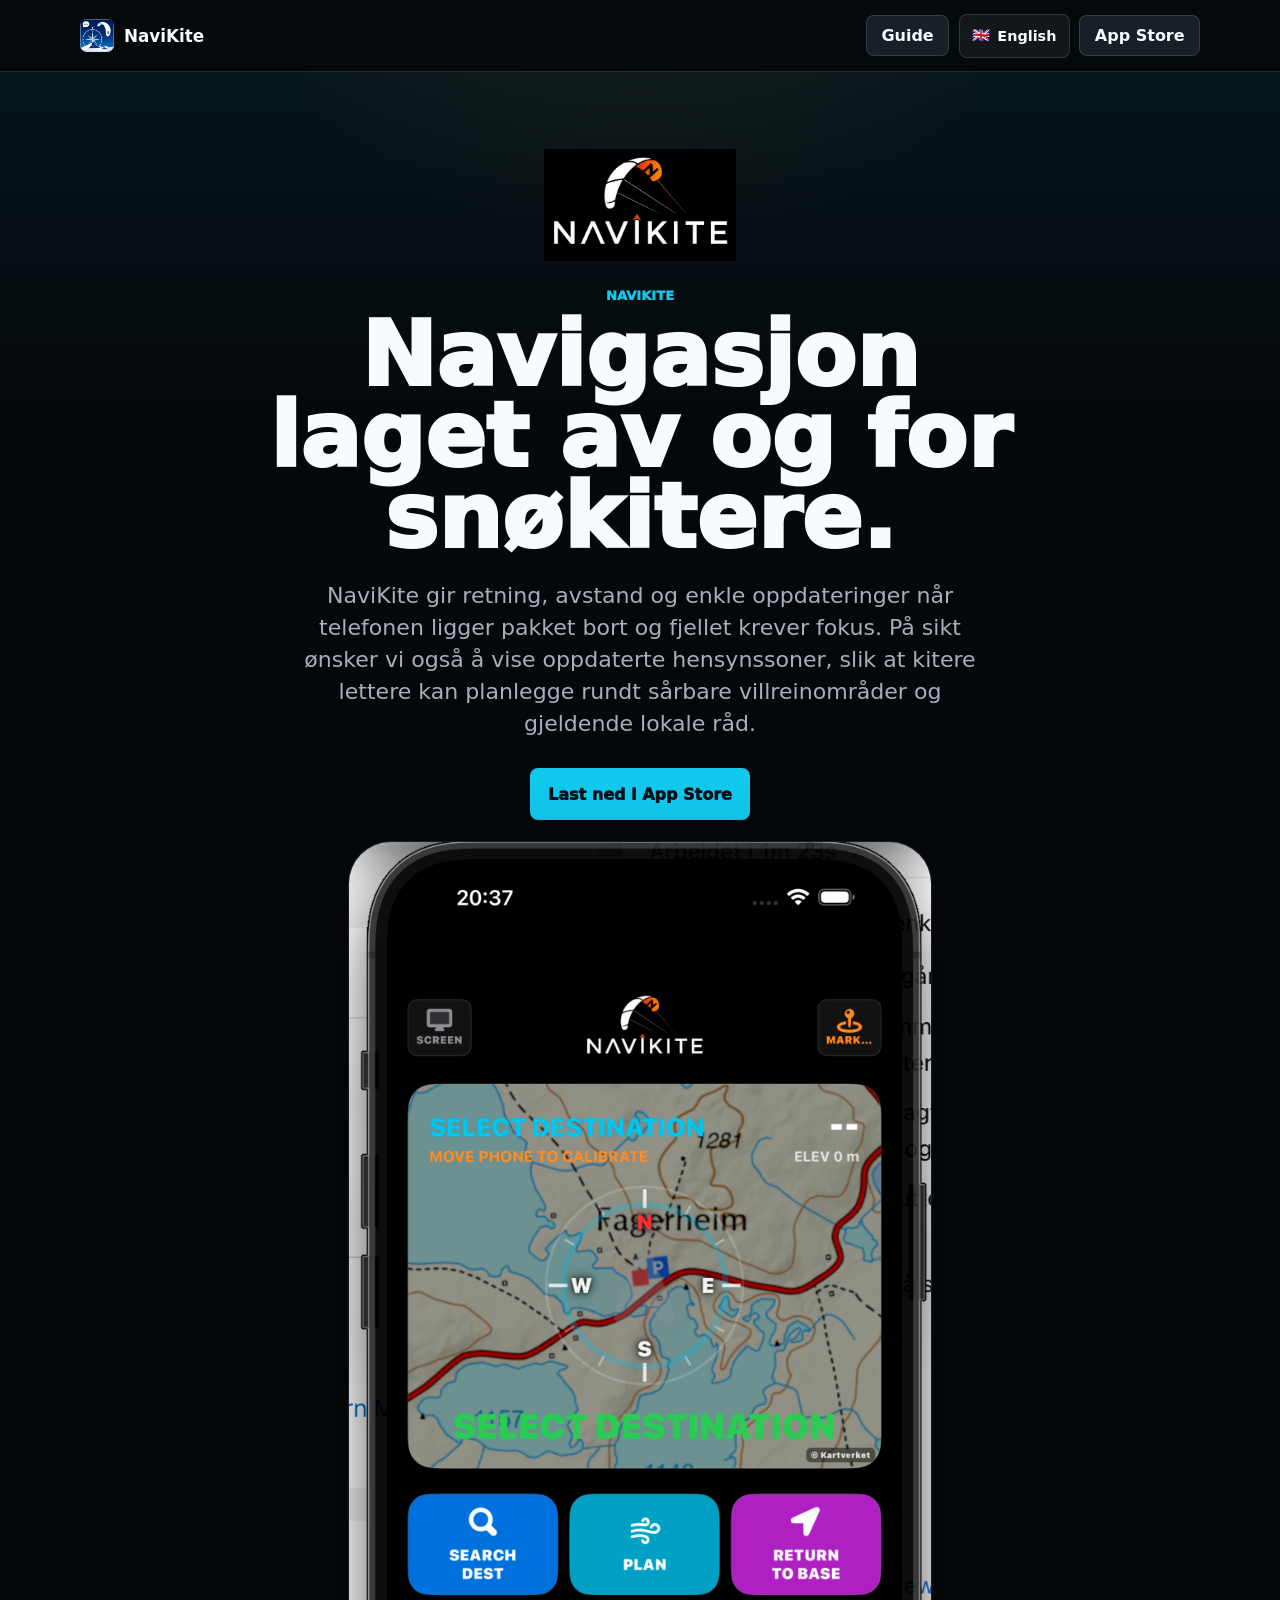
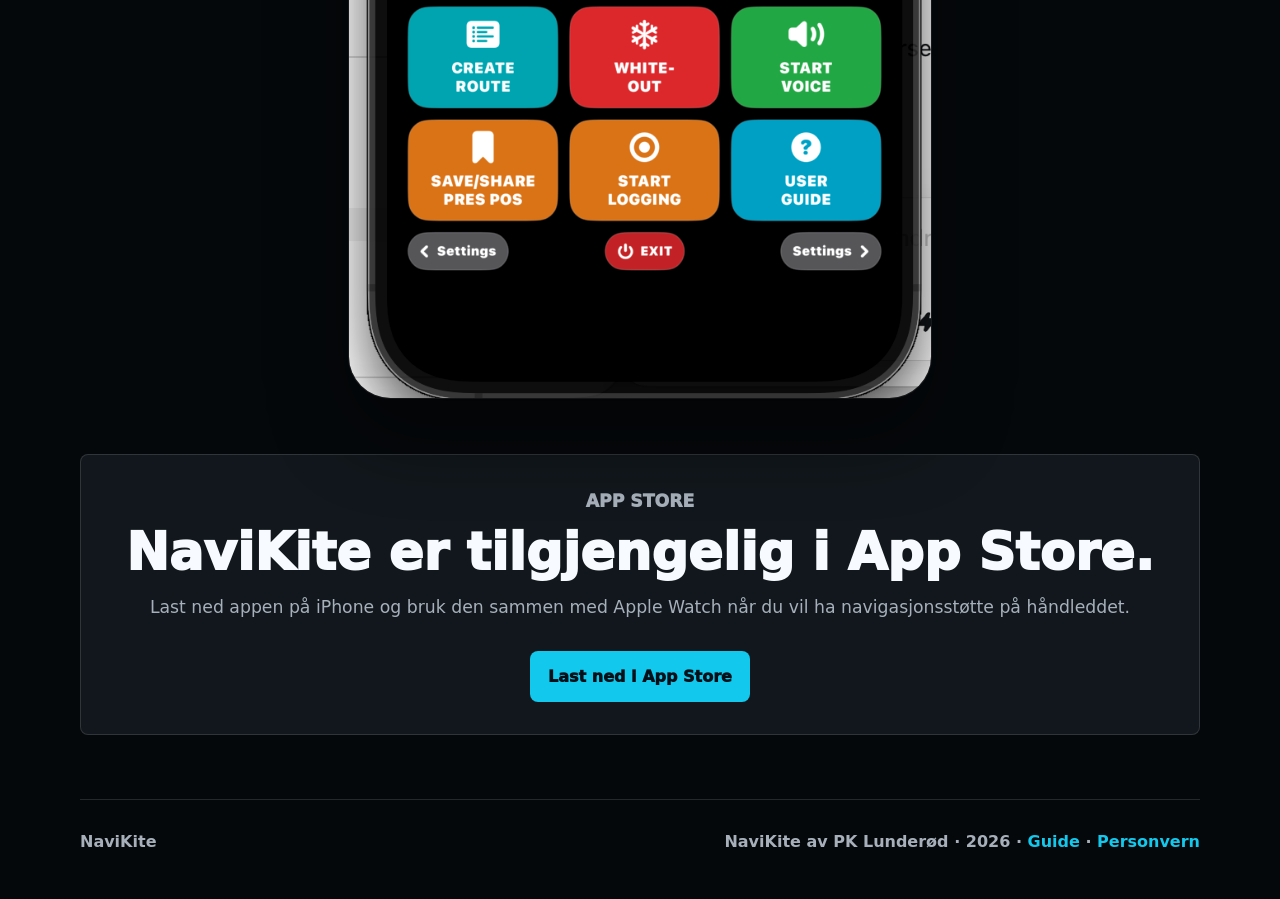
==== index.html @ ba6f6d16 "Add files via upload" ====
<!doctype html>
<html lang="no">
  <head>
    <meta charset="utf-8" />
    <meta name="viewport" content="width=device-width, initial-scale=1" />
    <title>NaviKite - Offline Voice Navigation for Snowkiting</title>
    <meta
      name="description"
      content="NaviKite is a navigation app for snowkiting and mountain travel, with offline voice guidance, Return to Base, whiteout support and optional offline map features."
    />
    <link rel="canonical" href="https://navikite.com/" />
    <meta name="robots" content="index, follow" />
    <meta property="og:type" content="website" />
    <meta property="og:url" content="https://navikite.com/" />
    <meta property="og:site_name" content="NaviKite" />
    <meta property="og:title" content="NaviKite - Offline Voice Navigation for Snowkiting" />
    <meta
      property="og:description"
      content="A navigation app for snowkiting and mountain travel, with offline voice guidance, Return to Base, whiteout support and optional offline map features."
    />
    <meta property="og:image" content="https://navikite.com/assets/home-map-preview.png" />
    <meta property="og:locale" content="en_US" />
    <meta property="og:locale:alternate" content="nb_NO" />
    <meta name="twitter:card" content="summary_large_image" />
    <meta name="twitter:title" content="NaviKite - Offline Voice Navigation for Snowkiting" />
    <meta
      name="twitter:description"
      content="A navigation app for snowkiting and mountain travel, with offline voice guidance, Return to Base, whiteout support and optional offline map features."
    />
    <meta name="twitter:image" content="https://navikite.com/assets/home-map-preview.png" />
    <link rel="icon" href="assets/navikite-icon.png" />
    <link rel="stylesheet" href="styles.css" />
    <script src="script.js" defer></script>
  </head>
  <body>
    <header class="site-header" aria-label="Main navigation">
      <a class="brand" href="#top" aria-label="NaviKite home">
        <img src="assets/navikite-icon.png" alt="" />
        <span>NaviKite</span>
      </a>
      <div class="header-actions">
        <a class="nav-button" href="guide.html" data-i18n="guideNav">Guide</a>
        <button class="language-toggle" type="button" data-language-toggle aria-label="Switch to English">
          <span data-language-flag>🇬🇧</span>
          <span data-language-label>English</span>
        </button>
        <a class="nav-button" href="https://apps.apple.com/no/app/navikite/id6775079826?l=nb" target="_blank" rel="noopener" data-app-store-link data-i18n="appStoreButton">App Store</a>
      </div>
    </header>

    <main id="top">
      <section class="hero simple-hero">
        <div class="hero-copy">
          <img class="hero-logo" src="assets/navikite-logo.jpeg" alt="NaviKite logo" />
          <p class="eyebrow" data-i18n="heroEyebrow">NaviKite</p>
          <h1 data-i18n="heroTitle">Navigasjon laget av og for snøkitere.</h1>
          <p class="lead" data-i18n="heroLead">
            NaviKite er under aktiv beta-testing: retning, avstand og enkle
            oppdateringer når telefonen ligger pakket bort og fjellet krever fokus.
            På sikt ønsker vi også å vise oppdaterte hensynssoner, slik at kitere
            lettere kan planlegge rundt sårbare villreinområder og gjeldende lokale råd.
          </p>
          <div class="hero-actions">
            <a class="primary-action" href="https://apps.apple.com/no/app/navikite/id6775079826?l=nb" target="_blank" rel="noopener" data-app-store-link data-i18n="downloadApp">Last ned i App Store</a>
          </div>
        </div>
      </section>

      <section class="preview-section" aria-label="NaviKite preview">
        <div class="phone-preview">
          <img
            src="assets/home-map-preview.png"
            alt="NaviKite kart- og kompassvisning"
          />
        </div>
      </section>

      <section id="app-store" class="section cta">
        <p class="eyebrow" data-i18n="appStoreEyebrow">App Store</p>
        <h2 data-i18n="appStoreTitle">NaviKite er tilgjengelig i App Store.</h2>
        <p data-i18n="betaText">
          Last ned appen på iPhone og bruk den sammen med Apple Watch når du vil
          ha navigasjonsstøtte på håndleddet.
        </p>
        <div class="hero-actions">
          <a class="primary-action" href="https://apps.apple.com/no/app/navikite/id6775079826?l=nb" target="_blank" rel="noopener" data-app-store-link data-i18n="downloadApp">Last ned i App Store</a>
        </div>
      </section>
    </main>

    <footer>
      <span>NaviKite</span>
      <span>
        <span data-i18n="footerText">Beta-konsept av PK Lunderød · 2026</span>
        · <a href="guide.html" data-i18n="guideNav">Guide</a>
        · <a href="privacy.html" data-i18n="privacyLink">Personvern</a>
      </span>
    </footer>
  </body>
</html>
---- styles.css ----
:root {
  color-scheme: dark;
  --bg: #05080b;
  --panel: #11171c;
  --panel-2: #172026;
  --text: #f7fbff;
  --muted: #a7b0ba;
  --line: rgba(255, 255, 255, 0.13);
  --cyan: #12c8ec;
  --orange: #ff8a24;
  --green: #31d265;
  --red: #ef4343;
  --max: 1120px;
}

* {
  box-sizing: border-box;
}

html {
  scroll-behavior: smooth;
}

body {
  margin: 0;
  background:
    linear-gradient(180deg, rgba(18, 200, 236, 0.09), transparent 26rem),
    radial-gradient(circle at 50% -12rem, rgba(255, 138, 36, 0.12), transparent 28rem),
    var(--bg);
  color: var(--text);
  font-family: Inter, ui-sans-serif, system-ui, -apple-system, BlinkMacSystemFont, "Segoe UI", sans-serif;
  letter-spacing: 0;
}

a {
  color: inherit;
}

.site-header {
  position: sticky;
  top: 0;
  z-index: 10;
  display: flex;
  align-items: center;
  justify-content: space-between;
  gap: 1rem;
  padding: 0.85rem max(1rem, calc((100vw - var(--max)) / 2));
  background: rgba(5, 8, 11, 0.88);
  border-bottom: 1px solid var(--line);
  backdrop-filter: blur(14px);
}

.brand {
  display: inline-flex;
  align-items: center;
  gap: 0.65rem;
  text-decoration: none;
  font-weight: 900;
  font-size: 1.05rem;
}

.brand img {
  width: 2.1rem;
  height: 2.1rem;
  border-radius: 0.45rem;
}

.nav-links {
  display: flex;
  gap: 1rem;
  color: var(--muted);
  font-size: 0.95rem;
  font-weight: 750;
}

.simple-hero {
  min-height: auto;
  grid-template-columns: 1fr;
  padding: 4.8rem 0 1.4rem;
  text-align: center;
}

.simple-hero .hero-copy {
  max-width: 52rem;
  margin-inline: auto;
}

.simple-hero .hero-logo {
  margin-inline: auto;
}

.simple-hero h1 {
  max-width: 12ch;
  margin-inline: auto;
}

.simple-hero .lead {
  max-width: 44rem;
  margin-inline: auto;
}

.simple-hero .hero-actions {
  justify-content: center;
}

.nav-links a,
.nav-button,
.primary-action,
.secondary-action {
  text-decoration: none;
}

.nav-links a:hover {
  color: var(--text);
}

.header-actions {
  display: flex;
  align-items: center;
  gap: 0.6rem;
}

.language-toggle {
  display: inline-flex;
  align-items: center;
  justify-content: center;
  gap: 0.45rem;
  min-height: 2.75rem;
  padding: 0.62rem 0.78rem;
  border: 1px solid var(--line);
  border-radius: 0.5rem;
  background: rgba(255, 255, 255, 0.06);
  color: var(--text);
  font: inherit;
  font-size: 0.9rem;
  font-weight: 900;
  cursor: pointer;
}

.language-toggle:hover {
  border-color: rgba(18, 200, 236, 0.7);
  background: rgba(18, 200, 236, 0.12);
}

.nav-button {
  padding: 0.65rem 0.9rem;
  border-radius: 0.5rem;
  background: var(--panel-2);
  border: 1px solid var(--line);
  font-weight: 850;
}

main {
  overflow: hidden;
}

.hero,
.section,
.quick-strip,
footer {
  width: min(var(--max), calc(100% - 2rem));
  margin-inline: auto;
}

.hero {
  min-height: calc(100vh - 4rem);
  display: grid;
  grid-template-columns: minmax(0, 1.08fr) minmax(22rem, 0.72fr);
  align-items: center;
  gap: 3rem;
  padding: 4rem 0 3rem;
}

.simple-hero {
  min-height: auto;
  grid-template-columns: 1fr;
  padding: 4.8rem 0 1.4rem;
  text-align: center;
}

.preview-section {
  width: min(48rem, calc(100% - 2rem));
  margin: 0 auto 3.5rem;
}

.phone-preview {
  position: relative;
  overflow: hidden;
  aspect-ratio: 706 / 1400;
  max-height: min(78rem, calc(100vh + 16rem));
  margin-inline: auto;
  border-radius: 2.6rem;
  background:
    linear-gradient(180deg, rgba(18, 200, 236, 0.10), transparent 34%),
    #030507;
  box-shadow:
    0 2.2rem 5rem rgba(0, 0, 0, 0.48),
    0 0 0 1px rgba(255, 255, 255, 0.10);
}

.phone-preview img {
  width: 100%;
  height: 100%;
  display: block;
  object-fit: contain;
  object-position: center;
  filter: saturate(1.06) contrast(1.05);
}

.hero-logo {
  width: 12rem;
  height: auto;
  margin-bottom: 1.4rem;
}

.eyebrow {
  margin: 0 0 0.8rem;
  color: var(--cyan);
  text-transform: uppercase;
  font-size: 0.82rem;
  font-weight: 950;
}

h1,
h2,
h3,
p {
  margin-top: 0;
}

h1 {
  max-width: 13ch;
  margin-bottom: 1.4rem;
  font-size: clamp(3.1rem, 7vw, 6.8rem);
  line-height: 0.9;
  font-weight: 1000;
}

h2 {
  margin-bottom: 1rem;
  font-size: clamp(2rem, 4vw, 4rem);
  line-height: 0.96;
  font-weight: 1000;
}

h3 {
  margin-bottom: 0.55rem;
  font-size: 1.18rem;
}

.lead {
  max-width: 43rem;
  color: var(--muted);
  font-size: clamp(1.1rem, 2vw, 1.38rem);
  line-height: 1.45;
}

.hero-actions {
  display: flex;
  flex-wrap: wrap;
  gap: 0.8rem;
  margin-top: 1.8rem;
}

.primary-action,
.secondary-action {
  display: inline-flex;
  align-items: center;
  justify-content: center;
  min-height: 3.2rem;
  padding: 0.85rem 1.1rem;
  border-radius: 0.5rem;
  font-weight: 950;
}

.primary-action {
  background: var(--cyan);
  color: #001018;
}

.secondary-action {
  background: var(--panel);
  border: 1px solid var(--line);
}

.instrument {
  width: 100%;
  border: 1px solid var(--line);
  border-radius: 0.5rem;
  padding: 1.2rem;
  background: linear-gradient(180deg, rgba(255, 255, 255, 0.08), rgba(255, 255, 255, 0.03));
  box-shadow: 0 2rem 5rem rgba(0, 0, 0, 0.38);
}

.instrument-top {
  display: flex;
  justify-content: space-between;
  gap: 1rem;
  color: var(--cyan);
  font-weight: 950;
  font-size: 1.3rem;
}

.instrument-top strong {
  color: var(--text);
}

.compass {
  position: relative;
  aspect-ratio: 1;
  width: min(20rem, 88%);
  margin: 1.4rem auto;
  border: 0.28rem solid rgba(255, 255, 255, 0.17);
  border-radius: 50%;
  background:
    radial-gradient(circle, rgba(18, 200, 236, 0.2), transparent 58%),
    rgba(0, 0, 0, 0.35);
}

.compass::before {
  content: "";
  position: absolute;
  inset: 1.2rem;
  border: 0.32rem solid rgba(18, 200, 236, 0.32);
  border-radius: 50%;
}

.cardinal {
  position: absolute;
  z-index: 2;
  font-weight: 1000;
  font-size: 1.25rem;
}

.north {
  top: 1.6rem;
  left: 50%;
  transform: translateX(-50%);
  color: var(--red);
}

.east {
  right: 1.9rem;
  top: 50%;
  transform: translateY(-50%);
}

.south {
  bottom: 1.55rem;
  left: 50%;
  transform: translateX(-50%);
}

.west {
  left: 1.9rem;
  top: 50%;
  transform: translateY(-50%);
}

.travel {
  position: absolute;
  top: -0.2rem;
  left: 50%;
  transform: translateX(-50%);
  color: var(--cyan);
  font-size: 0.8rem;
  font-weight: 1000;
}

.dest-arrow {
  position: absolute;
  left: 50%;
  top: 50%;
  width: 42%;
  height: 42%;
  transform: translate(-50%, -50%) rotate(28deg);
  background: var(--text);
  clip-path: polygon(50% 0, 82% 100%, 50% 74%, 18% 100%);
  filter: drop-shadow(0 0 1.5rem rgba(255, 255, 255, 0.25));
}

.readout {
  color: var(--green);
  text-align: center;
  font-size: clamp(1.35rem, 3vw, 2.3rem);
  font-weight: 1000;
}

.quick-strip {
  display: grid;
  grid-template-columns: repeat(4, 1fr);
  gap: 0.75rem;
  padding: 0 0 4rem;
}

.quick-strip div,
.feature-grid article,
.faq-list details,
.safety,
.cta,
.plan-panel {
  border: 1px solid var(--line);
  border-radius: 0.5rem;
  background: var(--panel);
}

.quick-strip div {
  padding: 1rem;
}

.quick-strip strong,
.quick-strip span {
  display: block;
}

.quick-strip strong {
  margin-bottom: 0.25rem;
  color: var(--text);
}

.quick-strip span {
  color: var(--muted);
  font-size: 0.92rem;
}

.section {
  padding: 5rem 0;
}

.cta {
  margin-top: 1rem;
}

.two-column {
  display: grid;
  grid-template-columns: 0.82fr 1.18fr;
  gap: 3rem;
  border-top: 1px solid var(--line);
}

.text-flow p,
.plan-band p,
.safety p,
.cta p {
  color: var(--muted);
  font-size: 1.08rem;
  line-height: 1.65;
}

.feature-grid {
  display: grid;
  grid-template-columns: repeat(4, 1fr);
  gap: 0.9rem;
  margin-top: 1.5rem;
}

.feature-grid article {
  padding: 1.15rem;
}

.feature-grid p {
  color: var(--muted);
  line-height: 1.5;
}

.icon {
  display: inline-grid;
  place-items: center;
  width: 2.5rem;
  height: 2.5rem;
  margin-bottom: 1rem;
  border-radius: 50%;
  background: rgba(18, 200, 236, 0.12);
  color: var(--cyan);
  font-weight: 1000;
}

.plan-band {
  display: grid;
  grid-template-columns: 0.72fr 1fr;
  gap: 2rem;
  align-items: center;
  border-top: 1px solid var(--line);
  border-bottom: 1px solid var(--line);
}

.plan-panel {
  padding: 1rem;
}

.panel-tabs {
  display: grid;
  grid-template-columns: repeat(3, 1fr);
  gap: 0.6rem;
  margin-bottom: 1rem;
}

.panel-tabs span {
  padding: 0.75rem 0.35rem;
  border: 1px solid var(--line);
  border-radius: 0.45rem;
  text-align: center;
  color: var(--muted);
  font-size: 0.9rem;
  font-weight: 950;
}

.panel-tabs .active {
  background: var(--cyan);
  color: #001018;
  border-color: transparent;
}

.map-preview {
  position: relative;
  height: 20rem;
  overflow: hidden;
  border-radius: 0.5rem;
  background: #0d1517;
  border: 1px solid var(--line);
}

.map-preview img {
  width: 100%;
  height: 100%;
  display: block;
  object-fit: cover;
}

.cone {
  position: absolute;
  width: 18rem;
  height: 18rem;
  left: 50%;
  top: 50%;
  border-radius: 50%;
  background: rgba(18, 200, 236, 0.18);
  border: 2px solid rgba(18, 200, 236, 0.5);
  transform-origin: center;
  clip-path: polygon(50% 50%, 86% 0, 100% 24%, 100% 76%, 86% 100%);
}

.cone-a {
  transform: translate(-50%, -50%) rotate(26deg);
}

.cone-b {
  transform: translate(-50%, -50%) rotate(206deg);
}

.start-pin,
.spot,
.wind-arrow {
  position: absolute;
  display: inline-flex;
  align-items: center;
  justify-content: center;
  border-radius: 999px;
  font-weight: 1000;
}

.start-pin {
  left: 48%;
  top: 50%;
  transform: translate(-50%, -50%);
  padding: 0.45rem 0.55rem;
  background: var(--orange);
  color: #111;
  font-size: 0.8rem;
}

.spot {
  padding: 0.3rem 0.6rem;
  background: rgba(255, 255, 255, 0.9);
  color: #061015;
  box-shadow: 0 0.4rem 1rem rgba(0, 0, 0, 0.2);
}

.spot.good {
  top: 27%;
  left: 58%;
}

.spot.muted {
  right: 11%;
  bottom: 25%;
  opacity: 0.78;
}

.wind-arrow {
  left: 23%;
  top: 45%;
  color: #030507;
  font-size: 1.25rem;
  text-shadow: 0 1px 0 white;
}

.safety {
  padding: 2rem;
  border-left: 0.45rem solid var(--orange);
}

.faq-list {
  display: grid;
  gap: 0.75rem;
  margin-top: 1rem;
}

.faq-list details {
  padding: 1rem 1.1rem;
}

.faq-list summary {
  cursor: pointer;
  font-weight: 950;
}

.faq-list p {
  margin: 0.8rem 0 0;
  color: var(--muted);
  line-height: 1.55;
}

.cta {
  margin-bottom: 4rem;
  padding: 2rem;
  text-align: center;
}

.cta .hero-actions {
  justify-content: center;
}

.legal-page {
  overflow: visible;
}

.legal-content {
  width: min(52rem, calc(100% - 2rem));
  margin: 0 auto;
  padding: 5rem 0 4rem;
}

.legal-content h1 {
  max-width: none;
  margin-bottom: 1rem;
  font-size: clamp(2.7rem, 6vw, 5rem);
}

.legal-content h2 {
  margin: 2.2rem 0 0.7rem;
  font-size: clamp(1.35rem, 2.5vw, 2rem);
  line-height: 1.1;
}

.legal-content p {
  color: var(--muted);
  font-size: 1.05rem;
  line-height: 1.65;
}

.legal-content a,
footer a {
  color: var(--cyan);
  text-decoration: none;
}

.legal-content a:hover,
footer a:hover {
  text-decoration: underline;
}

.guide-page {
  overflow: visible;
}

.guide-hero {
  width: min(var(--max), calc(100% - 2rem));
  margin: 0 auto;
  display: grid;
  grid-template-columns: minmax(0, 1fr) minmax(16rem, 0.52fr);
  gap: 2rem;
  align-items: center;
  padding: 4.5rem 0 2.5rem;
}

.guide-hero h1 {
  max-width: 11ch;
}

.guide-hero img {
  width: 100%;
  max-height: 34rem;
  object-fit: contain;
  border-radius: 1.6rem;
  background: #030507;
  box-shadow:
    0 2rem 4rem rgba(0, 0, 0, 0.42),
    0 0 0 1px rgba(255, 255, 255, 0.12);
}

.guide-layout {
  width: min(var(--max), calc(100% - 2rem));
  margin: 0 auto 4rem;
  display: grid;
  grid-template-columns: 15rem minmax(0, 1fr);
  gap: 1.2rem;
  align-items: start;
}

.guide-toc {
  position: sticky;
  top: 5.4rem;
  display: grid;
  gap: 0.45rem;
  padding: 0.8rem;
  border: 1px solid var(--line);
  border-radius: 0.5rem;
  background: rgba(17, 23, 28, 0.82);
}

.guide-toc a {
  padding: 0.55rem 0.65rem;
  border-radius: 0.45rem;
  color: var(--muted);
  text-decoration: none;
  font-weight: 900;
  font-size: 0.92rem;
}

.guide-toc a:hover {
  background: rgba(18, 200, 236, 0.12);
  color: var(--text);
}

.guide-sections {
  display: grid;
  gap: 0.85rem;
}

.guide-card {
  border: 1px solid var(--line);
  border-radius: 0.5rem;
  background: var(--panel);
  overflow: hidden;
}

.guide-card[open] {
  background: linear-gradient(180deg, rgba(255, 255, 255, 0.08), rgba(255, 255, 255, 0.045));
}

.guide-card summary {
  display: flex;
  align-items: center;
  justify-content: space-between;
  gap: 1rem;
  min-height: 4.4rem;
  padding: 1rem 1.1rem;
  cursor: pointer;
  list-style: none;
  color: var(--text);
  font-size: clamp(1.08rem, 2vw, 1.35rem);
  font-weight: 1000;
}

.guide-card summary::-webkit-details-marker {
  display: none;
}

.guide-card summary::after {
  content: "+";
  color: var(--cyan);
  font-size: 1.8rem;
  line-height: 1;
}

.guide-card[open] summary::after {
  content: "-";
}

.guide-card p,
.guide-card li {
  color: var(--muted);
  font-size: 1.02rem;
  line-height: 1.62;
}

.guide-card a {
  color: var(--cyan);
  font-weight: 900;
  text-decoration: none;
}

.guide-card a:hover {
  text-decoration: underline;
}

.guide-card p,
.guide-card ol,
.guide-card .primary-action,
.guide-button-grid,
.command-list,
.guide-wide-image {
  margin: 0 1.1rem 1rem;
}

.guide-card ol {
  padding-left: 1.45rem;
}

.guide-button-grid {
  display: grid;
  grid-template-columns: repeat(2, minmax(0, 1fr));
  gap: 0.7rem;
}

.guide-button-grid article {
  min-height: 6rem;
  padding: 0.85rem;
  border: 1px solid var(--line);
  border-radius: 0.5rem;
  background: rgba(255, 255, 255, 0.05);
}

.guide-button-grid strong,
.guide-button-grid span {
  display: block;
}

.guide-button-grid strong {
  margin-bottom: 0.35rem;
  color: var(--cyan);
  font-size: 0.88rem;
  font-weight: 1000;
}

.guide-button-grid span {
  color: var(--muted);
  line-height: 1.45;
}

.command-list {
  display: flex;
  flex-wrap: wrap;
  gap: 0.55rem;
}

.command-list span {
  padding: 0.55rem 0.7rem;
  border-radius: 0.45rem;
  background: rgba(18, 200, 236, 0.13);
  color: var(--text);
  font-weight: 900;
}

.guide-wide-image {
  display: block;
  width: calc(100% - 2.2rem);
  max-height: 34rem;
  object-fit: cover;
  object-position: center;
  border-radius: 0.5rem;
  border: 1px solid var(--line);
}

footer {
  display: flex;
  justify-content: space-between;
  gap: 1rem;
  padding: 2rem 0 3rem;
  border-top: 1px solid var(--line);
  color: var(--muted);
  font-weight: 800;
}

@media (max-width: 860px) {
  .site-header {
    position: static;
    align-items: flex-start;
  }

  .header-actions {
    margin-left: auto;
  }

  .nav-links {
    display: none;
  }

  .hero,
  .two-column,
  .plan-band,
  .guide-hero,
  .guide-layout {
    grid-template-columns: 1fr;
  }

  .guide-toc {
    position: static;
    grid-template-columns: repeat(2, minmax(0, 1fr));
  }

  .hero {
    min-height: unset;
    padding-top: 3rem;
  }

  .hero-logo {
    width: 9rem;
  }

  .quick-strip,
  .feature-grid {
    grid-template-columns: 1fr 1fr;
  }
}

@media (max-width: 540px) {
  .quick-strip,
  .feature-grid,
  .guide-button-grid,
  .guide-toc {
    grid-template-columns: 1fr;
  }

  .hero,
  .section,
  .quick-strip,
  footer {
    width: min(100% - 1rem, var(--max));
  }

  .hero-actions {
    flex-direction: column;
  }

  h1 {
    font-size: 3rem;
  }

  .map-preview {
    height: 17rem;
  }
}
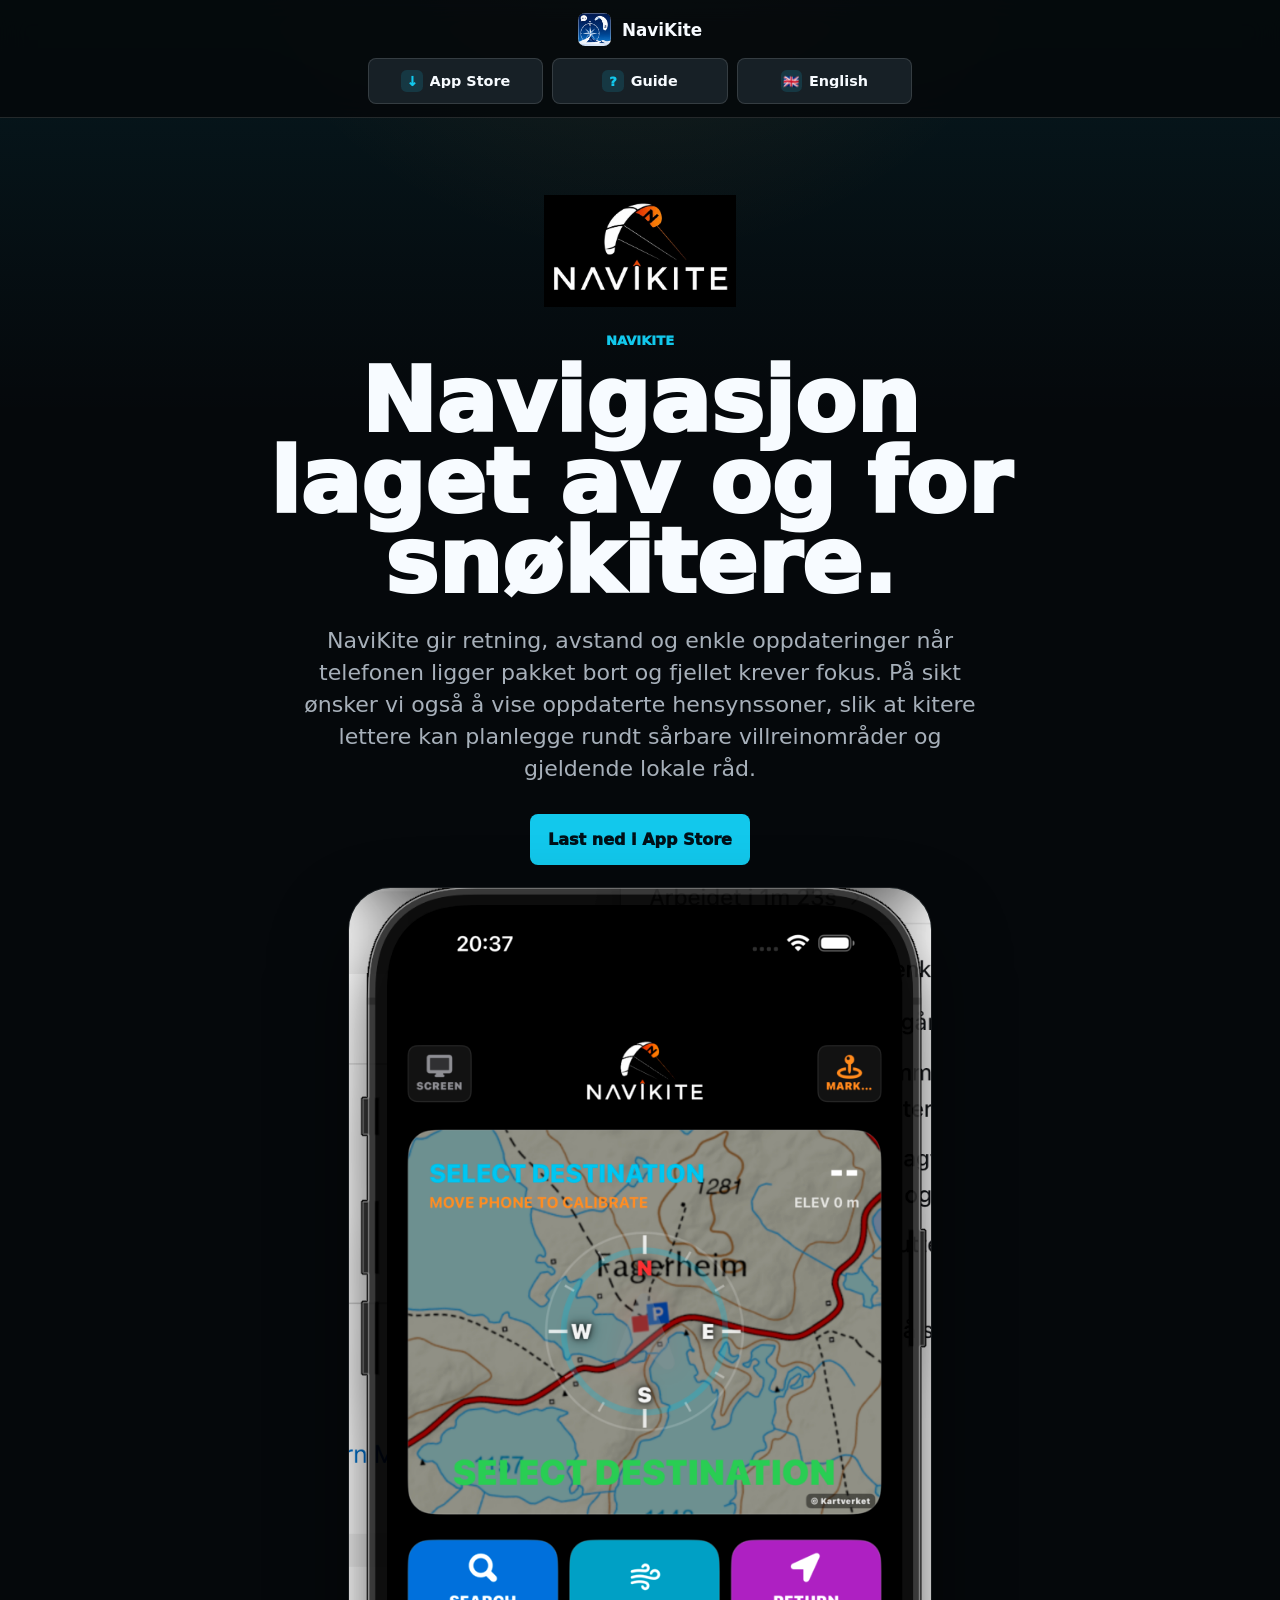
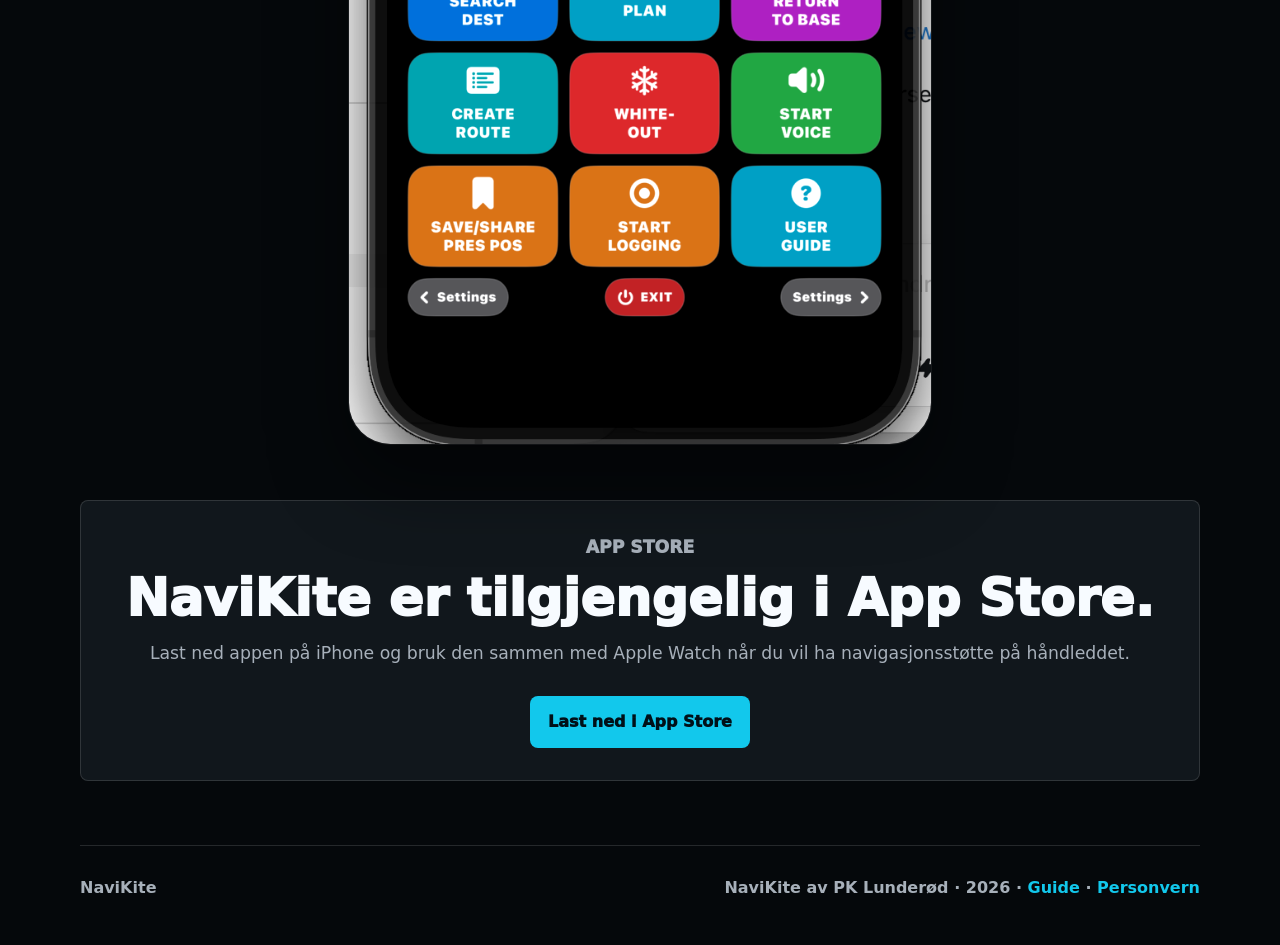
==== commit c17f9b6a: "Add files via upload" ====
--- a/index.html
+++ b/index.html
@@ -39,12 +39,18 @@
         <span>NaviKite</span>
       </a>
       <div class="header-actions">
-        <a class="nav-button" href="guide.html" data-i18n="guideNav">Guide</a>
-        <button class="language-toggle" type="button" data-language-toggle aria-label="Switch to English">
-          <span data-language-flag>🇬🇧</span>
+        <a class="nav-button" href="https://apps.apple.com/no/app/navikite/id6775079826?l=nb" target="_blank" rel="noopener" data-app-store-link>
+          <span class="nav-icon" aria-hidden="true">↓</span>
+          <span data-i18n="appStoreButton">App Store</span>
+        </a>
+        <a class="nav-button" href="guide.html">
+          <span class="nav-icon" aria-hidden="true">?</span>
+          <span data-i18n="guideNav">Guide</span>
+        </a>
+        <button class="language-toggle nav-button" type="button" data-language-toggle aria-label="Switch to English">
+          <span class="nav-icon" data-language-flag aria-hidden="true">🇬🇧</span>
           <span data-language-label>English</span>
         </button>
-        <a class="nav-button" href="https://apps.apple.com/no/app/navikite/id6775079826?l=nb" target="_blank" rel="noopener" data-app-store-link data-i18n="appStoreButton">App Store</a>
       </div>
     </header>
 
--- a/styles.css
+++ b/styles.css
@@ -41,10 +41,11 @@
   top: 0;
   z-index: 10;
   display: flex;
+  flex-direction: column;
   align-items: center;
-  justify-content: space-between;
-  gap: 1rem;
-  padding: 0.85rem max(1rem, calc((100vw - var(--max)) / 2));
+  justify-content: center;
+  gap: 0.75rem;
+  padding: 0.8rem max(1rem, calc((100vw - var(--max)) / 2));
   background: rgba(5, 8, 11, 0.88);
   border-bottom: 1px solid var(--line);
   backdrop-filter: blur(14px);
@@ -115,39 +116,60 @@
 }
 
 .header-actions {
-  display: flex;
+  display: grid;
+  grid-template-columns: repeat(3, minmax(0, 1fr));
   align-items: center;
-  gap: 0.6rem;
-}
-
-.language-toggle {
+  gap: 0.55rem;
+  width: min(100%, 34rem);
+}
+
+.language-toggle,
+.nav-button {
   display: inline-flex;
   align-items: center;
   justify-content: center;
-  gap: 0.45rem;
-  min-height: 2.75rem;
-  padding: 0.62rem 0.78rem;
+  gap: 0.42rem;
+  min-width: 0;
+  min-height: 2.85rem;
+  padding: 0.62rem 0.72rem;
   border: 1px solid var(--line);
   border-radius: 0.5rem;
-  background: rgba(255, 255, 255, 0.06);
+  background: var(--panel-2);
   color: var(--text);
   font: inherit;
   font-size: 0.9rem;
   font-weight: 900;
   cursor: pointer;
-}
-
-.language-toggle:hover {
+  line-height: 1;
+  text-align: center;
+  white-space: nowrap;
+  overflow: hidden;
+}
+
+.language-toggle:hover,
+.nav-button:hover {
   border-color: rgba(18, 200, 236, 0.7);
   background: rgba(18, 200, 236, 0.12);
 }
 
-.nav-button {
-  padding: 0.65rem 0.9rem;
-  border-radius: 0.5rem;
-  background: var(--panel-2);
-  border: 1px solid var(--line);
-  font-weight: 850;
+.nav-button span:last-child,
+.language-toggle span:last-child {
+  min-width: 0;
+  overflow: hidden;
+  text-overflow: ellipsis;
+}
+
+.nav-icon {
+  display: inline-grid;
+  flex: 0 0 1.35rem;
+  place-items: center;
+  width: 1.35rem;
+  height: 1.35rem;
+  border-radius: 0.35rem;
+  background: rgba(18, 200, 236, 0.14);
+  color: var(--cyan);
+  font-size: 0.82rem;
+  font-weight: 1000;
 }
 
 main {
@@ -674,6 +696,10 @@
   overflow: visible;
 }
 
+[data-language-content][hidden] {
+  display: none;
+}
+
 .guide-hero {
   width: min(var(--max), calc(100% - 2rem));
   margin: 0 auto;
@@ -876,11 +902,6 @@
 @media (max-width: 860px) {
   .site-header {
     position: static;
-    align-items: flex-start;
-  }
-
-  .header-actions {
-    margin-left: auto;
   }
 
   .nav-links {
@@ -916,6 +937,38 @@
 }
 
 @media (max-width: 540px) {
+  .site-header {
+    gap: 0.65rem;
+    padding-inline: 0.55rem;
+  }
+
+  .brand {
+    font-size: 1rem;
+  }
+
+  .brand img {
+    width: 1.95rem;
+    height: 1.95rem;
+  }
+
+  .header-actions {
+    gap: 0.4rem;
+  }
+
+  .language-toggle,
+  .nav-button {
+    min-height: 2.55rem;
+    padding-inline: 0.42rem;
+    font-size: 0.78rem;
+  }
+
+  .nav-icon {
+    flex-basis: 1.1rem;
+    width: 1.1rem;
+    height: 1.1rem;
+    font-size: 0.7rem;
+  }
+
   .quick-strip,
   .feature-grid,
   .guide-button-grid,
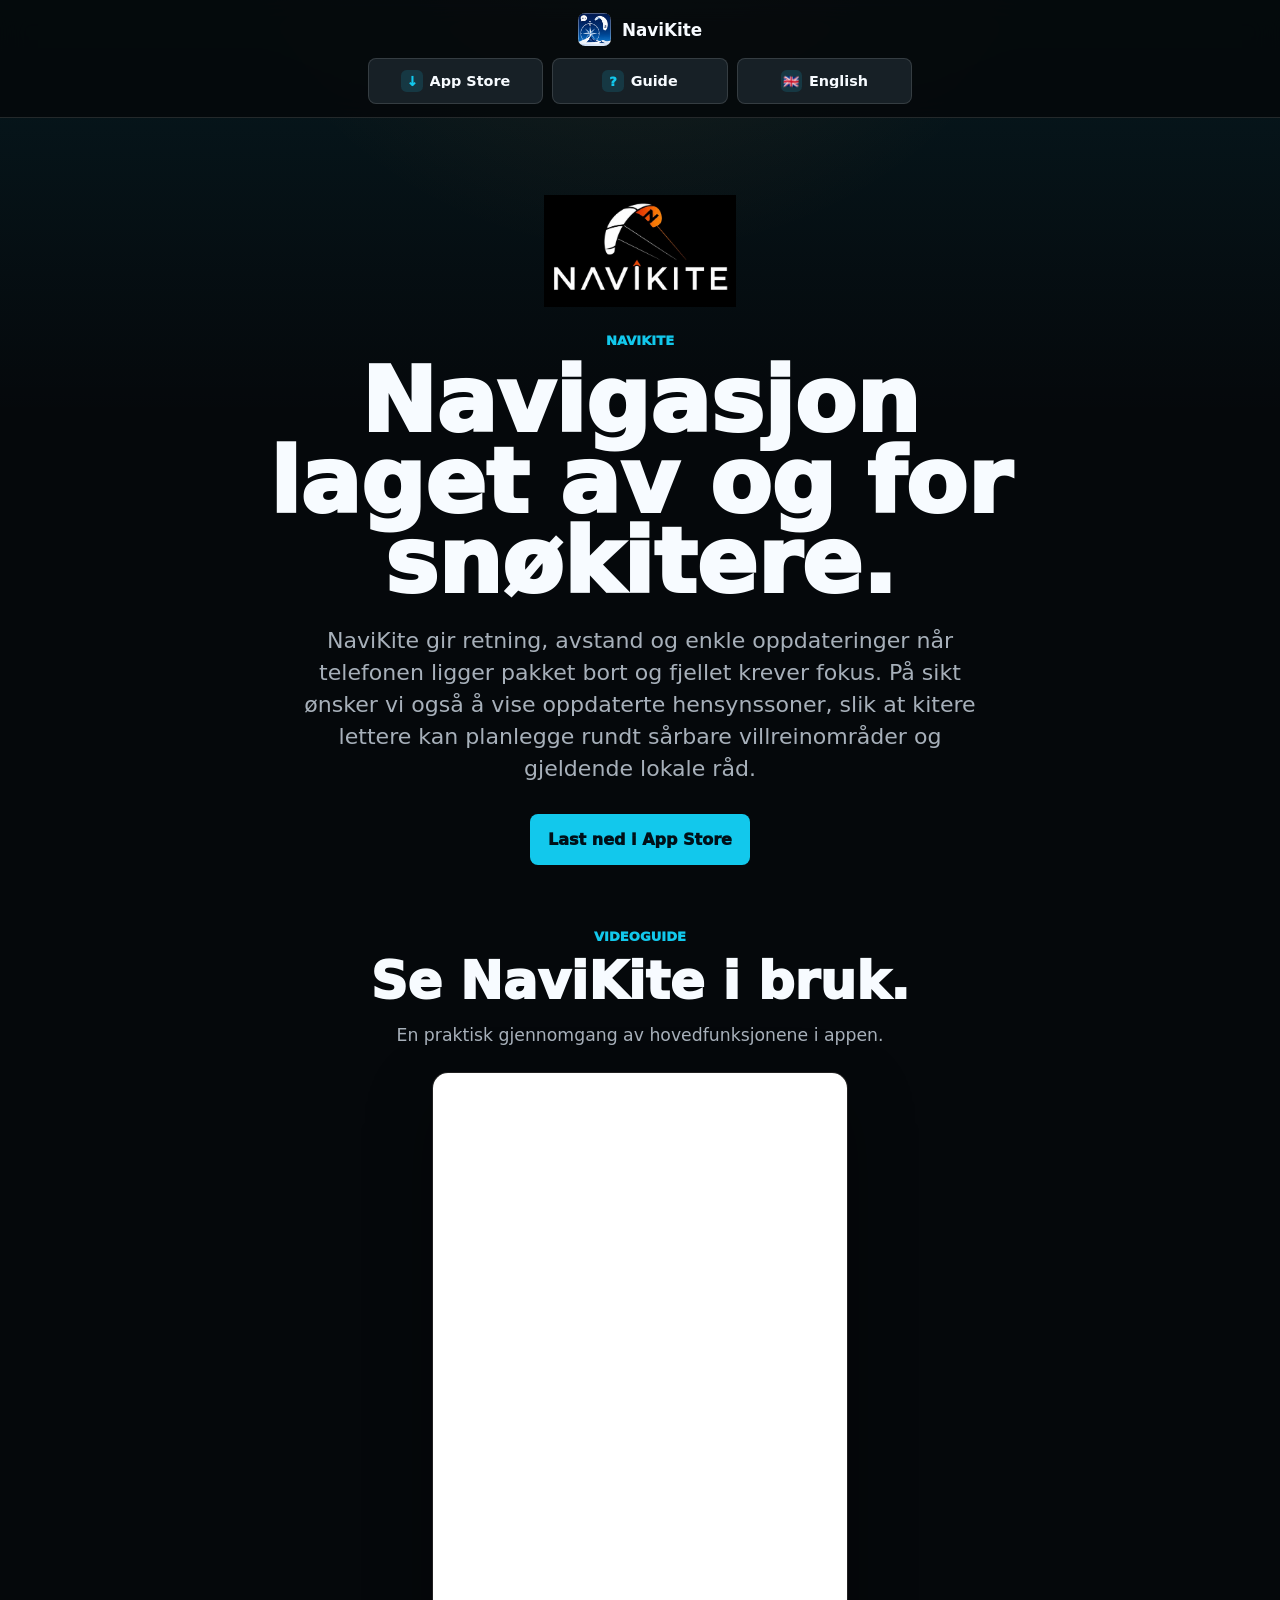
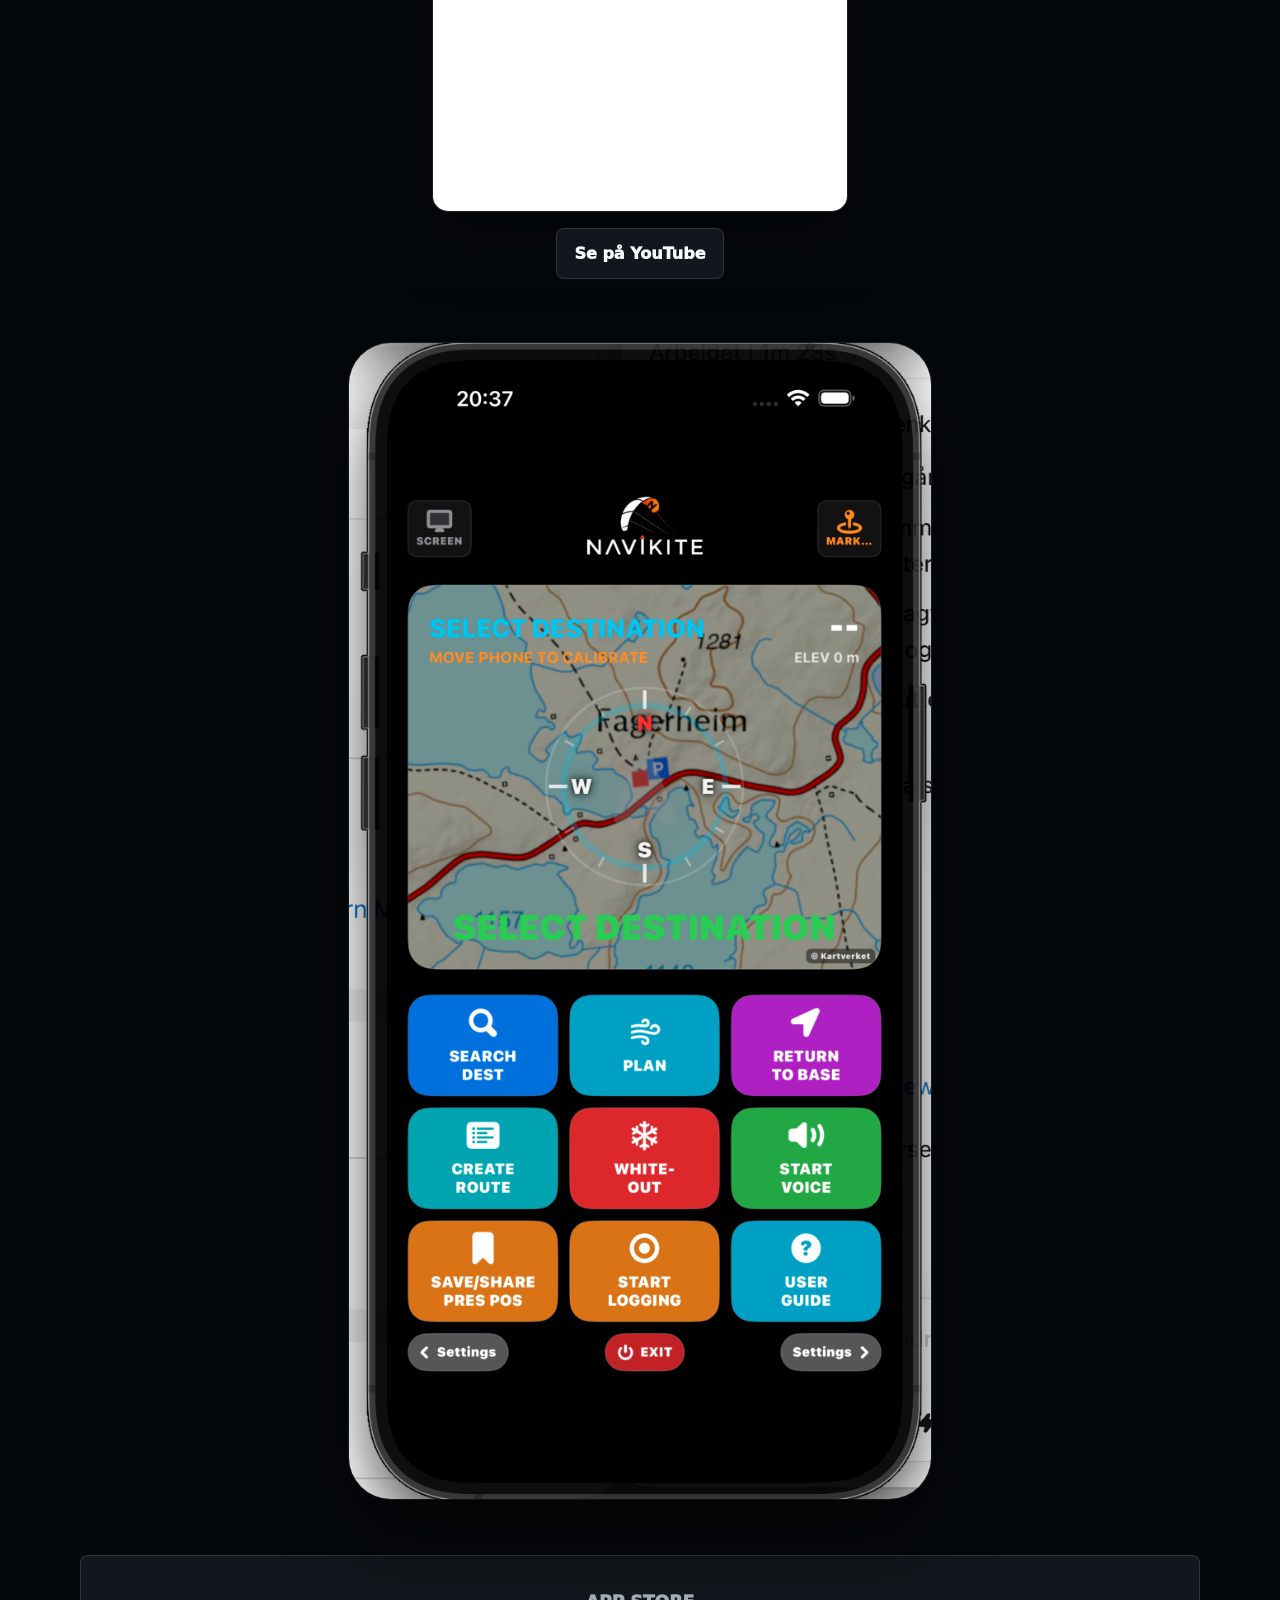
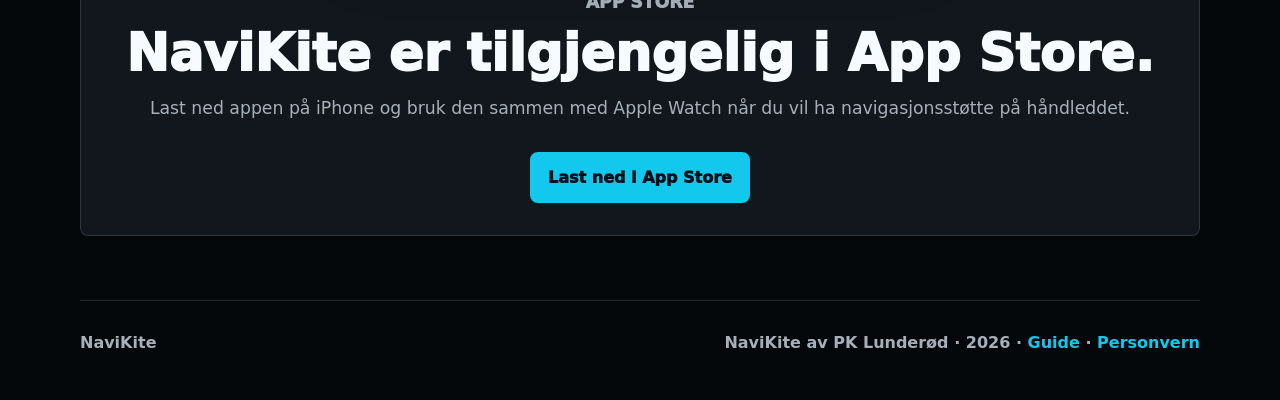
==== commit b92081e8: "Add files via upload" ====
--- a/index.html
+++ b/index.html
@@ -72,6 +72,27 @@
         </div>
       </section>
 
+      <section class="section video-guide" aria-labelledby="video-title">
+        <div class="video-copy">
+          <p class="eyebrow" data-i18n="videoEyebrow">Videoguide</p>
+          <h2 id="video-title" data-i18n="videoTitle">Se NaviKite i bruk.</h2>
+          <p data-i18n="videoText">En praktisk gjennomgang av hovedfunksjonene i appen.</p>
+        </div>
+        <div class="video-frame">
+          <iframe
+            src="https://www.youtube-nocookie.com/embed/BcXHUbjU-6E"
+            title="NaviKite video guide"
+            loading="lazy"
+            allow="accelerometer; autoplay; clipboard-write; encrypted-media; gyroscope; picture-in-picture; web-share"
+            referrerpolicy="strict-origin-when-cross-origin"
+            allowfullscreen
+          ></iframe>
+        </div>
+        <div class="video-actions">
+          <a class="secondary-action" href="https://youtu.be/BcXHUbjU-6E" target="_blank" rel="noopener" data-i18n="watchOnYoutube">Se på YouTube</a>
+        </div>
+      </section>
+
       <section class="preview-section" aria-label="NaviKite preview">
         <div class="phone-preview">
           <img
--- a/styles.css
+++ b/styles.css
@@ -449,6 +449,47 @@
   padding: 5rem 0;
 }
 
+.video-guide {
+  padding-top: 2.6rem;
+  padding-bottom: 4rem;
+  text-align: center;
+}
+
+.video-copy {
+  max-width: 42rem;
+  margin: 0 auto 1.4rem;
+}
+
+.video-copy p:not(.eyebrow) {
+  color: var(--muted);
+  font-size: 1.08rem;
+  line-height: 1.6;
+}
+
+.video-frame {
+  width: min(100%, 26rem);
+  margin: 0 auto;
+  aspect-ratio: 9 / 16;
+  overflow: hidden;
+  border: 1px solid var(--line);
+  border-radius: 1rem;
+  background: #000;
+  box-shadow: 0 1.6rem 4rem rgba(0, 0, 0, 0.35);
+}
+
+.video-frame iframe {
+  display: block;
+  width: 100%;
+  height: 100%;
+  border: 0;
+}
+
+.video-actions {
+  display: flex;
+  justify-content: center;
+  margin-top: 1rem;
+}
+
 .cta {
   margin-top: 1rem;
 }
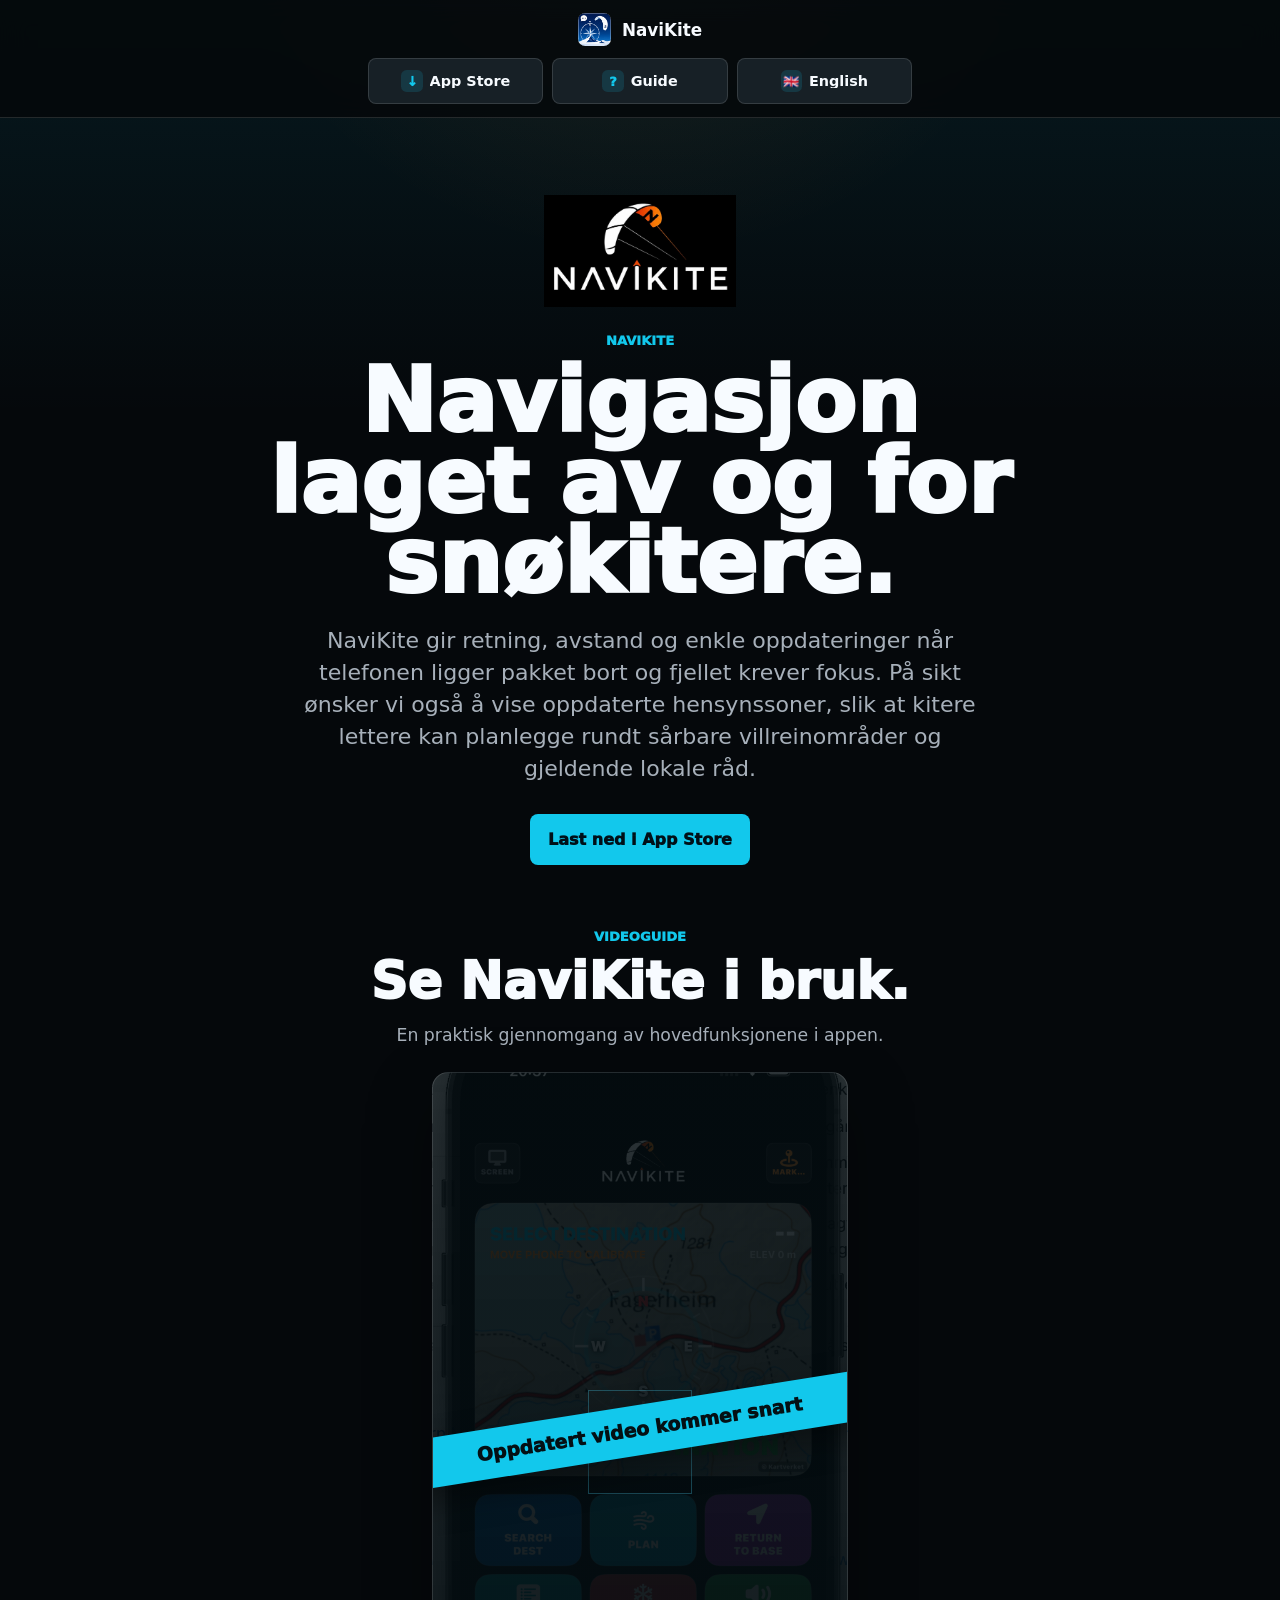
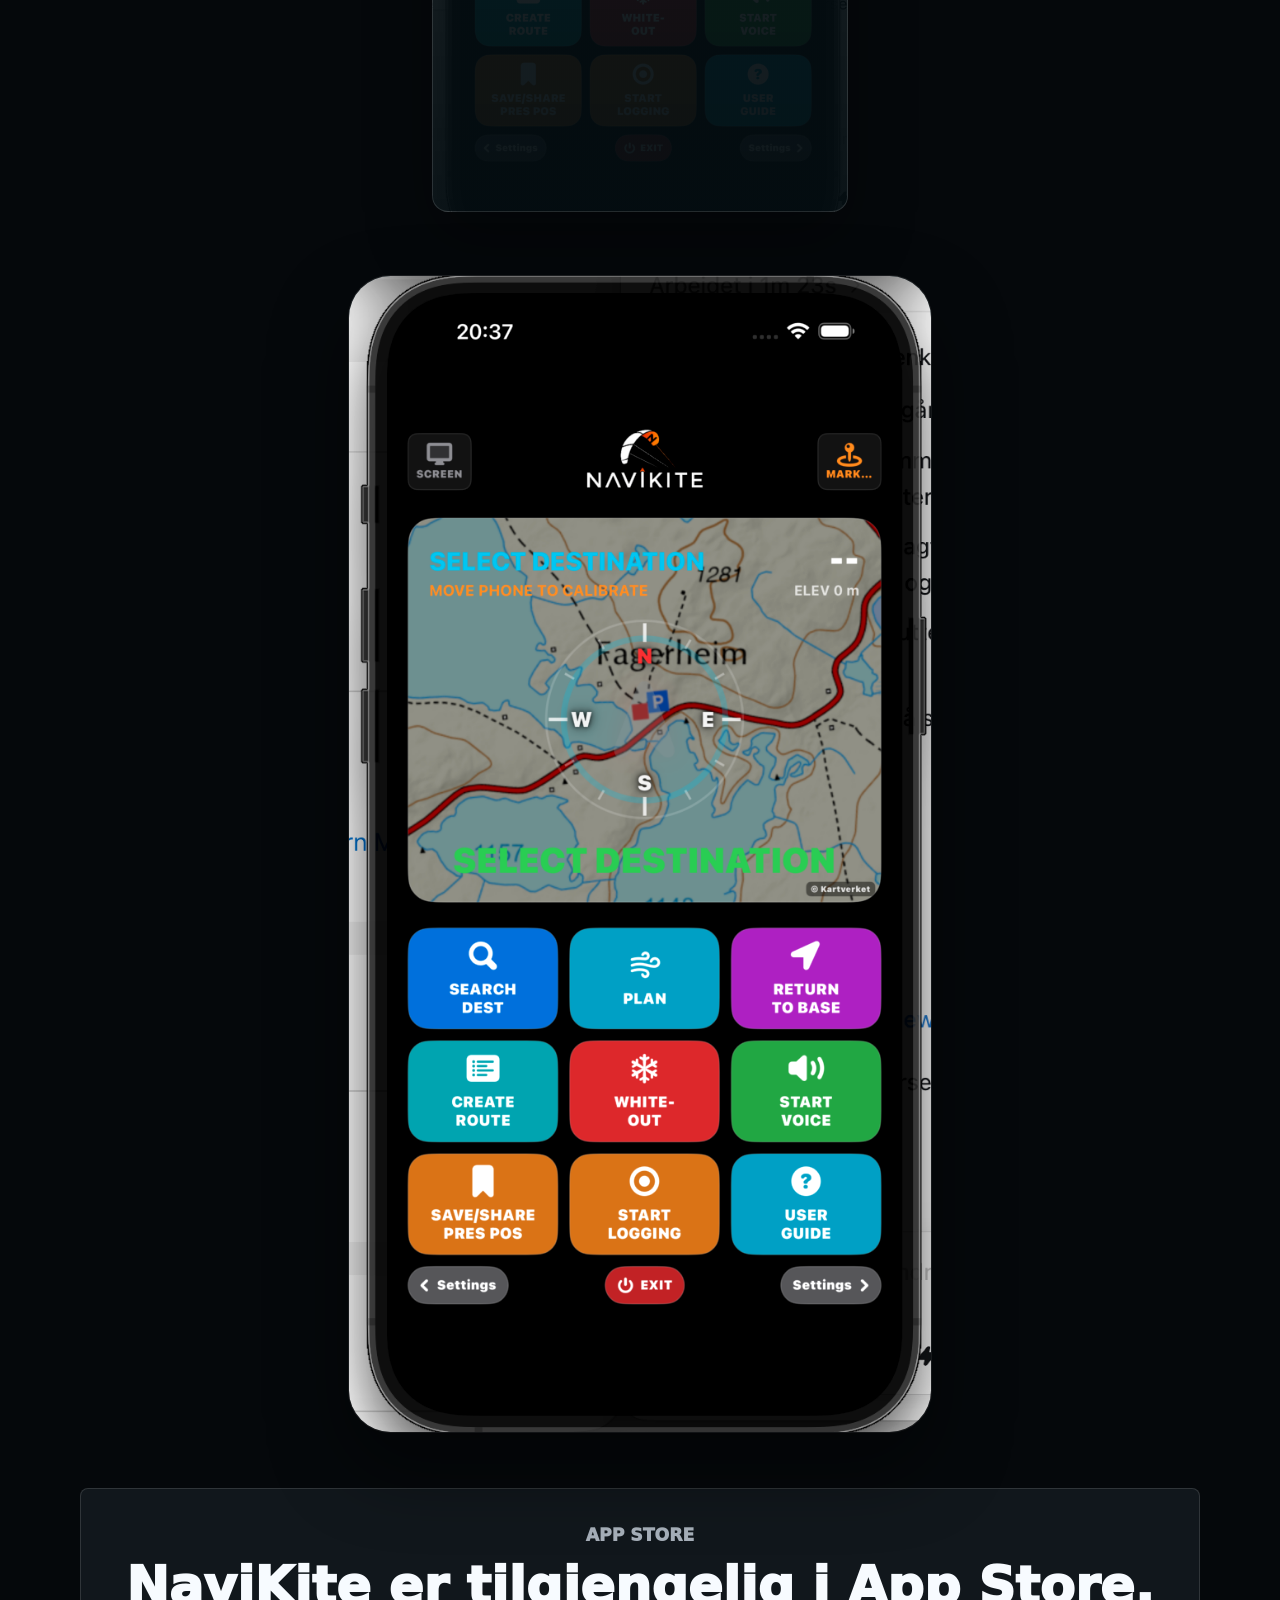
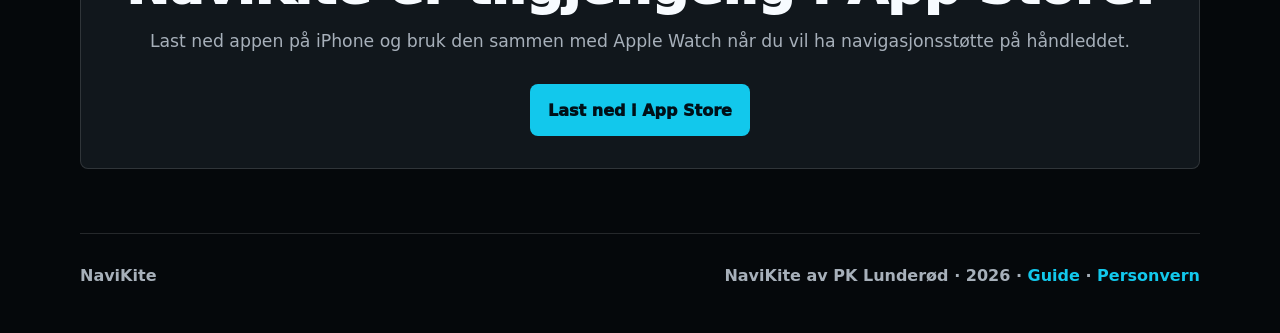
==== commit 6529e2f8: "Temporarily disable outdated video guide" ====
--- a/index.html
+++ b/index.html
@@ -78,18 +78,11 @@
           <h2 id="video-title" data-i18n="videoTitle">Se NaviKite i bruk.</h2>
           <p data-i18n="videoText">En praktisk gjennomgang av hovedfunksjonene i appen.</p>
         </div>
-        <div class="video-frame">
-          <iframe
-            src="https://www.youtube-nocookie.com/embed/BcXHUbjU-6E"
-            title="NaviKite video guide"
-            loading="lazy"
-            allow="accelerometer; autoplay; clipboard-write; encrypted-media; gyroscope; picture-in-picture; web-share"
-            referrerpolicy="strict-origin-when-cross-origin"
-            allowfullscreen
-          ></iframe>
-        </div>
-        <div class="video-actions">
-          <a class="secondary-action" href="https://youtu.be/BcXHUbjU-6E" target="_blank" rel="noopener" data-i18n="watchOnYoutube">Se på YouTube</a>
+        <div class="video-frame video-frame-disabled" aria-label="Videoguide midlertidig utilgjengelig" data-i18n-aria-label="videoUnavailableLabel">
+          <div class="video-placeholder" aria-hidden="true">
+            <span class="video-placeholder-mark">NK</span>
+          </div>
+          <div class="video-coming-soon" data-i18n="videoComingSoon">Oppdatert video kommer snart</div>
         </div>
       </section>
 
--- a/styles.css
+++ b/styles.css
@@ -467,6 +467,7 @@
 }
 
 .video-frame {
+  position: relative;
   width: min(100%, 26rem);
   margin: 0 auto;
   aspect-ratio: 9 / 16;
@@ -477,17 +478,51 @@
   box-shadow: 0 1.6rem 4rem rgba(0, 0, 0, 0.35);
 }
 
+.video-frame-disabled {
+  display: grid;
+  place-items: center;
+  isolation: isolate;
+  background:
+    linear-gradient(rgba(4, 13, 17, 0.84), rgba(4, 13, 17, 0.96)),
+    url("assets/home-map-preview.png") center / cover;
+}
+
+.video-placeholder {
+  display: grid;
+  place-items: center;
+  width: 6.5rem;
+  aspect-ratio: 1;
+  border: 1px solid rgba(77, 217, 255, 0.28);
+  color: rgba(255, 255, 255, 0.34);
+}
+
+.video-placeholder-mark {
+  font-size: 1.35rem;
+  font-weight: 900;
+}
+
+.video-coming-soon {
+  position: absolute;
+  z-index: 1;
+  left: -12%;
+  right: -12%;
+  top: 45%;
+  padding: 0.9rem 3rem;
+  transform: rotate(-9deg);
+  background: var(--cyan);
+  color: #041014;
+  font-size: clamp(0.95rem, 3.8vw, 1.18rem);
+  font-weight: 950;
+  line-height: 1.15;
+  text-align: center;
+  box-shadow: 0 0.8rem 2rem rgba(0, 0, 0, 0.4);
+}
+
 .video-frame iframe {
   display: block;
   width: 100%;
   height: 100%;
   border: 0;
-}
-
-.video-actions {
-  display: flex;
-  justify-content: center;
-  margin-top: 1rem;
 }
 
 .cta {
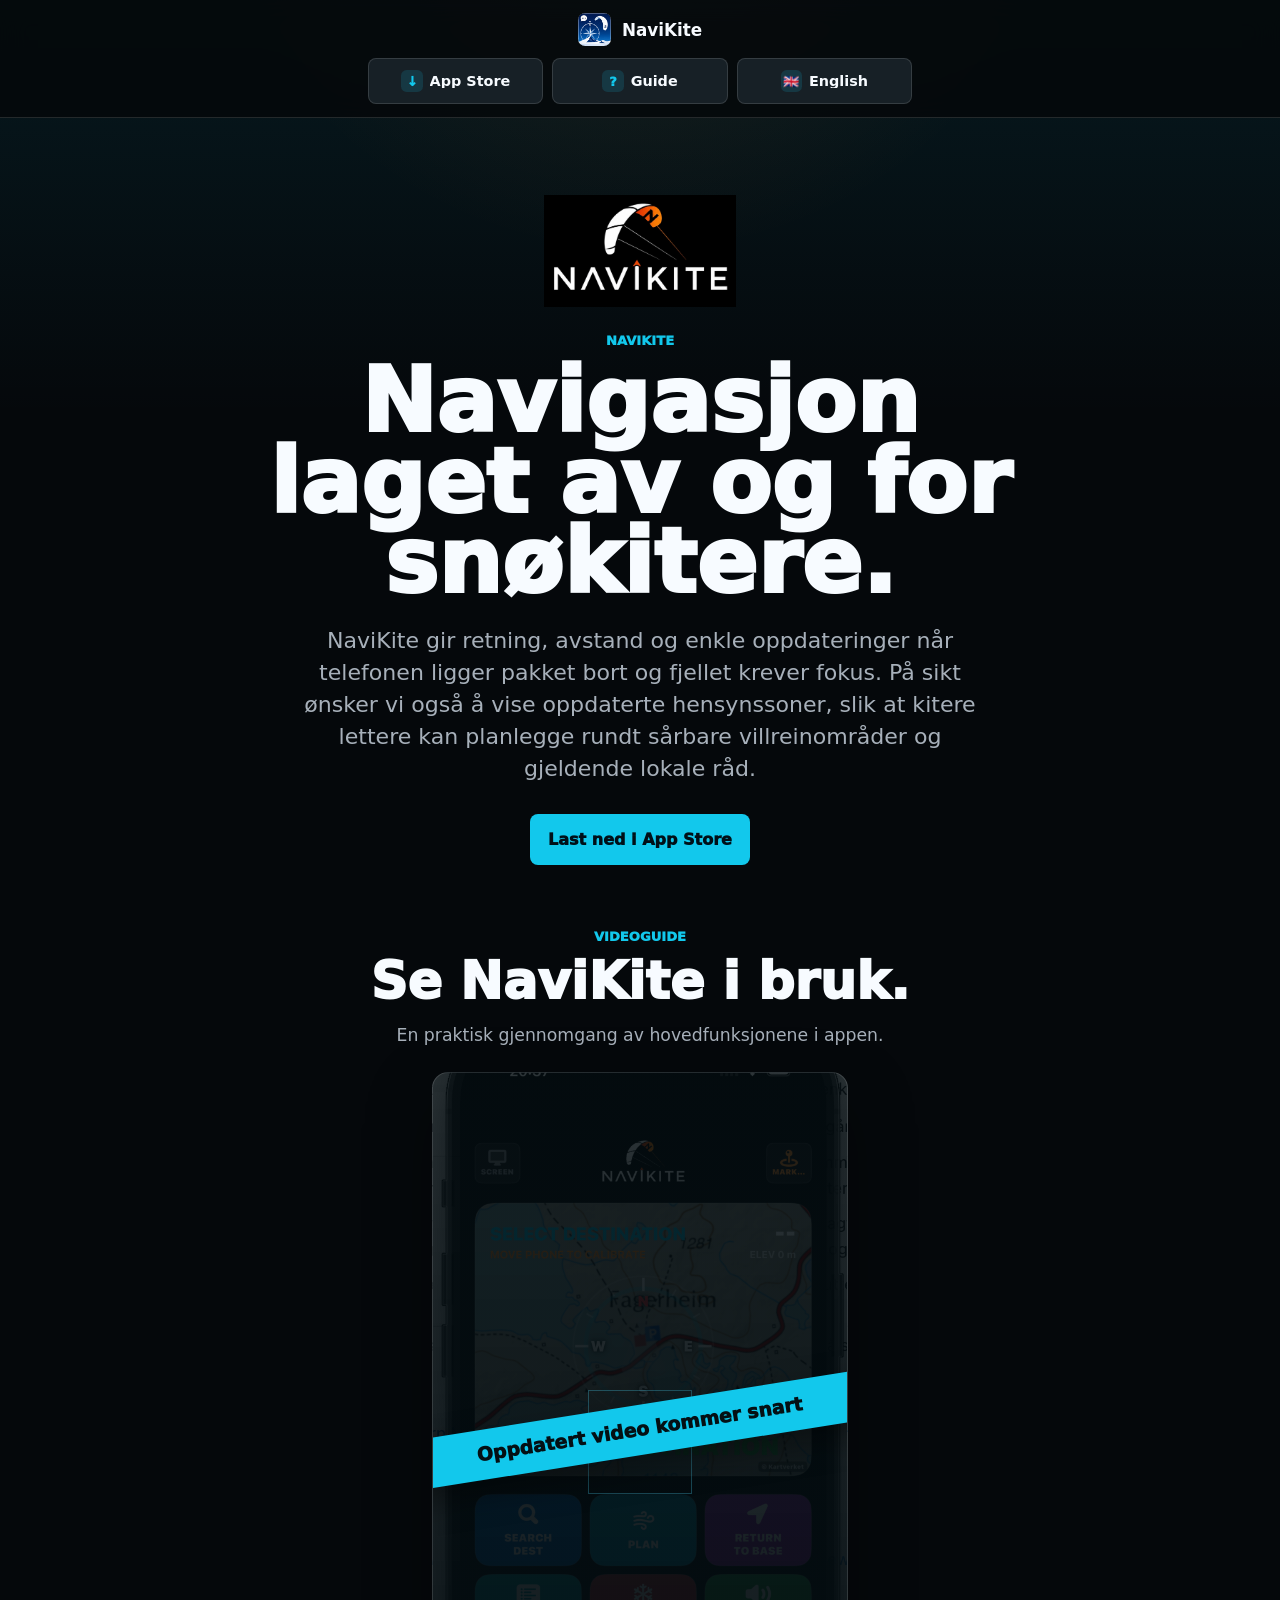
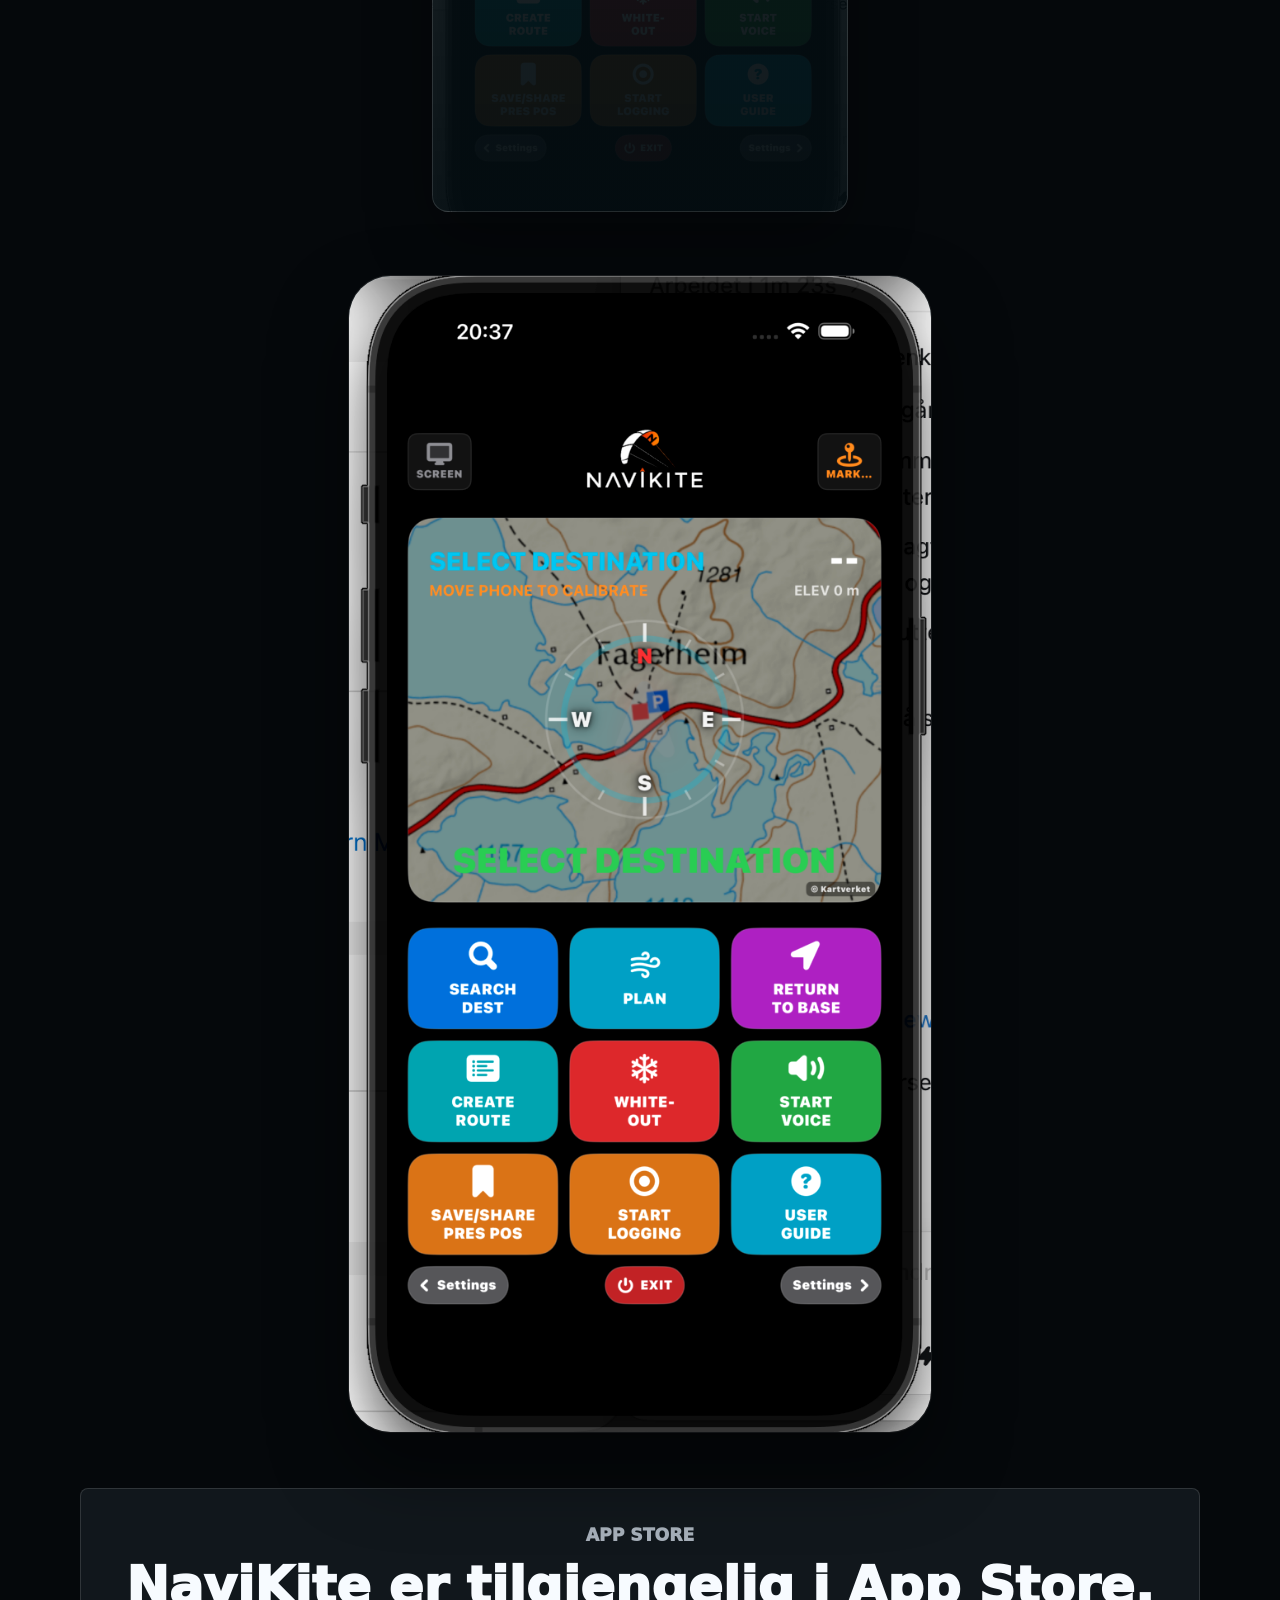
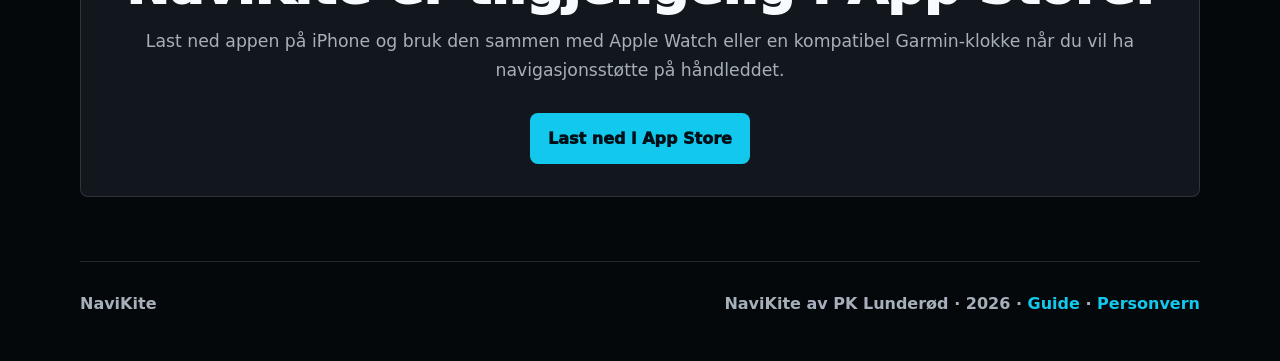
==== commit 8e20ee5a: "Add Garmin support to user guide" ====
--- a/index.html
+++ b/index.html
@@ -99,8 +99,8 @@
         <p class="eyebrow" data-i18n="appStoreEyebrow">App Store</p>
         <h2 data-i18n="appStoreTitle">NaviKite er tilgjengelig i App Store.</h2>
         <p data-i18n="betaText">
-          Last ned appen på iPhone og bruk den sammen med Apple Watch når du vil
-          ha navigasjonsstøtte på håndleddet.
+          Last ned appen på iPhone og bruk den sammen med Apple Watch eller en
+          kompatibel Garmin-klokke når du vil ha navigasjonsstøtte på håndleddet.
         </p>
         <div class="hero-actions">
           <a class="primary-action" href="https://apps.apple.com/no/app/navikite/id6775079826?l=nb" target="_blank" rel="noopener" data-app-store-link data-i18n="downloadApp">Last ned i App Store</a>
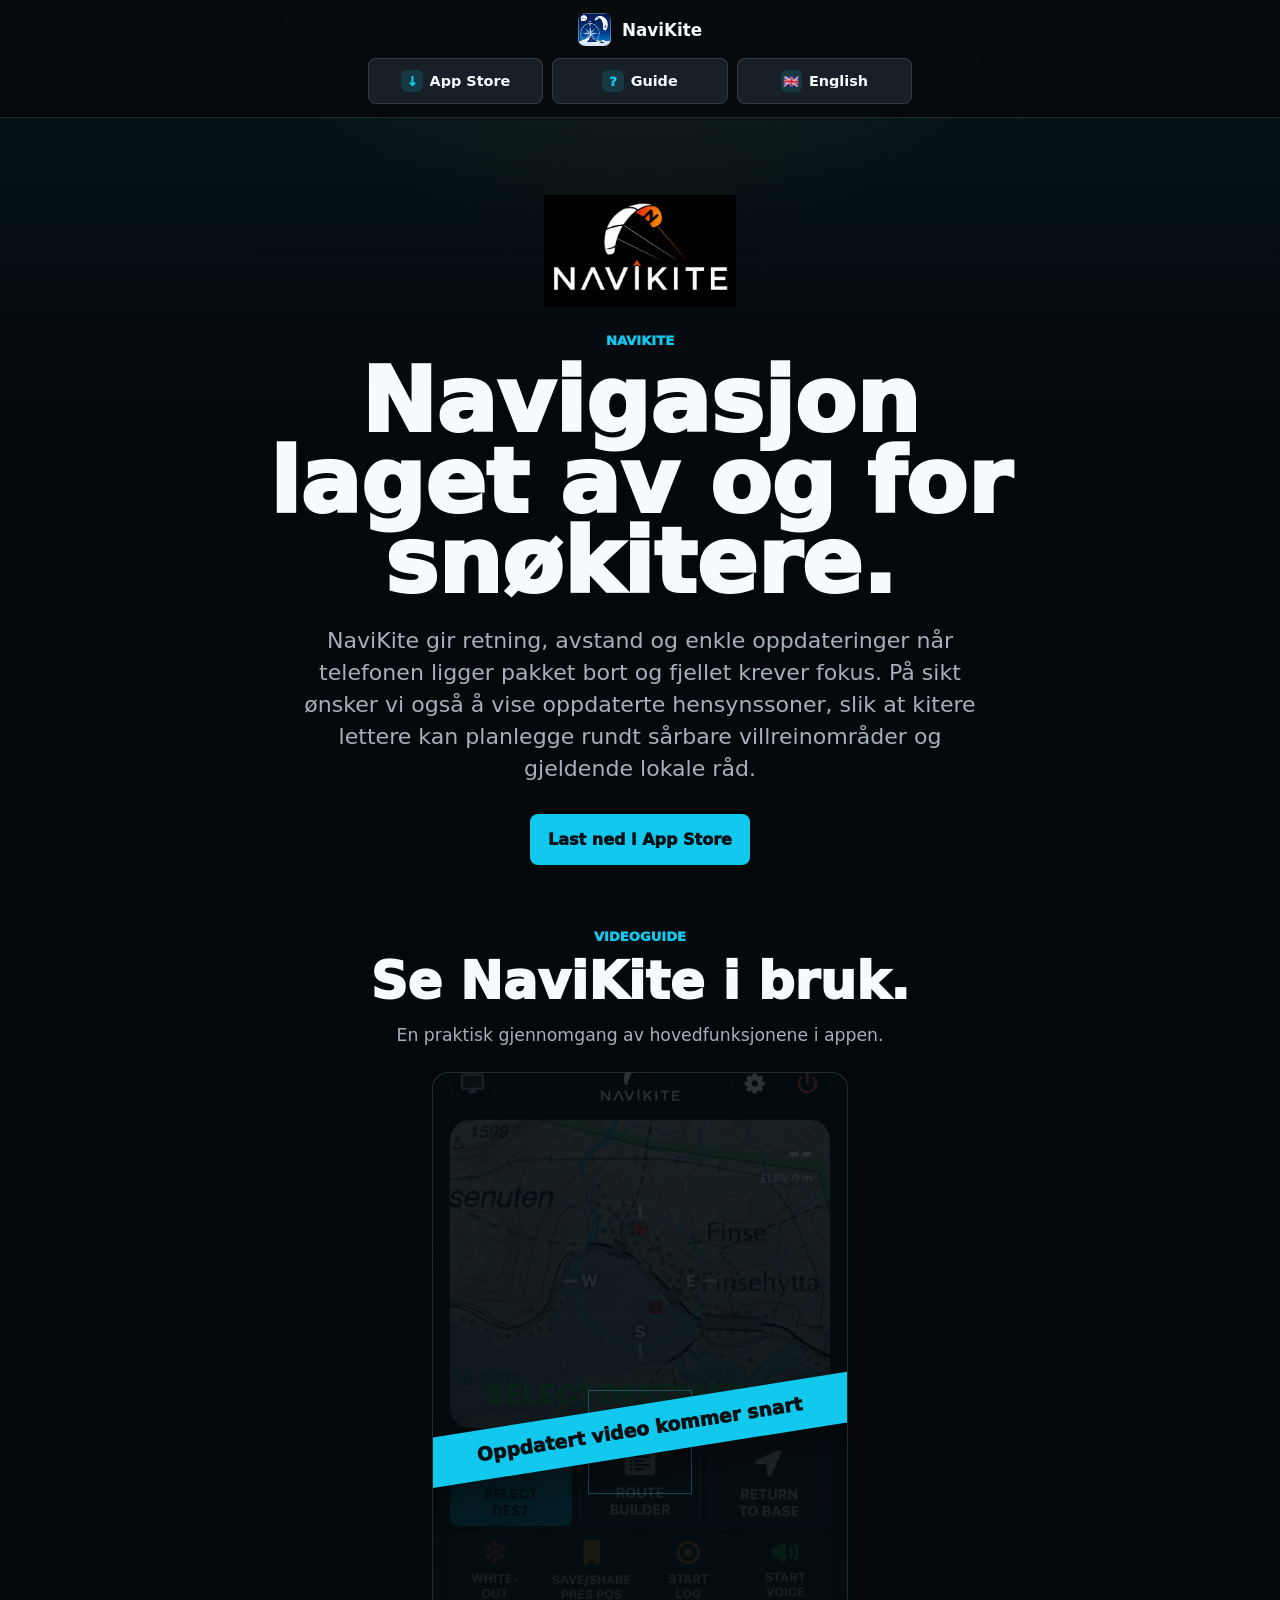
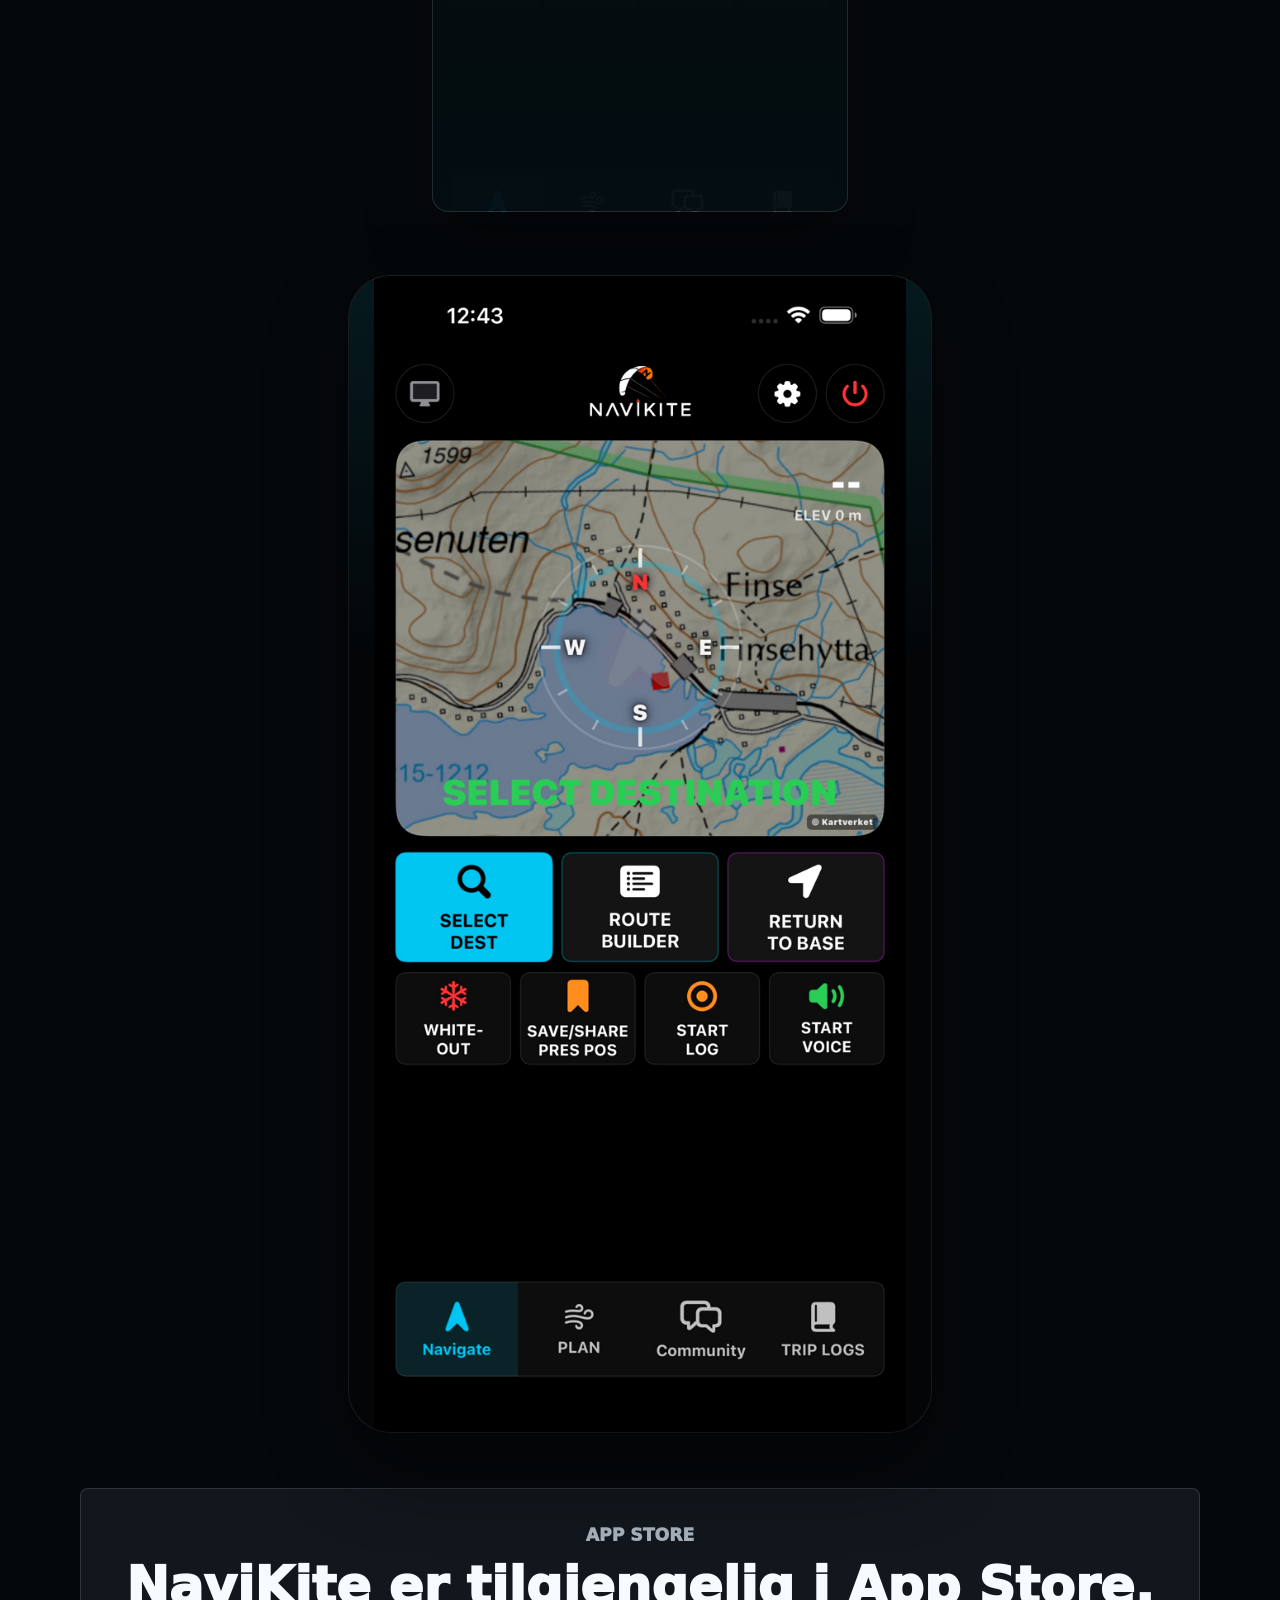
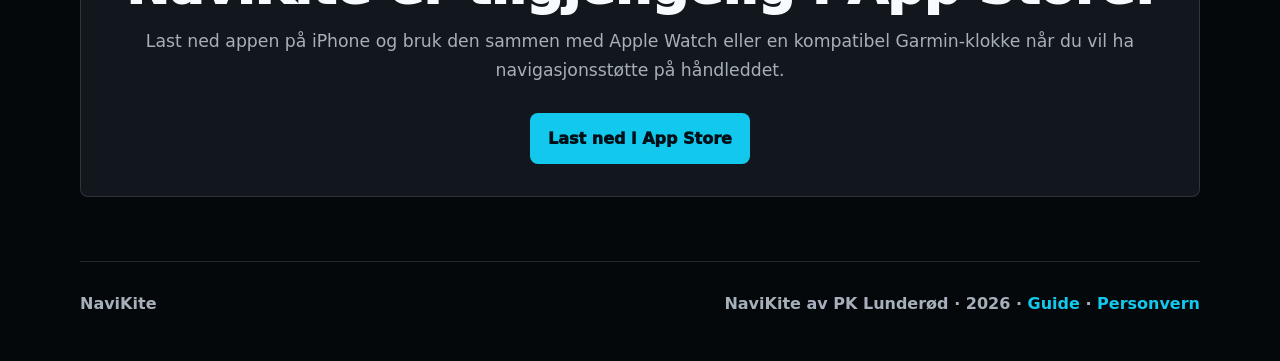
==== commit dd67f697: "Bust screenshot cache with Finse asset" ====
--- a/index.html
+++ b/index.html
@@ -18,7 +18,7 @@
       property="og:description"
       content="A navigation app for snowkiting and mountain travel, with offline voice guidance, Return to Base, whiteout support and optional offline map features."
     />
-    <meta property="og:image" content="https://navikite.com/assets/home-map-preview.png" />
+    <meta property="og:image" content="https://navikite.com/assets/home-map-preview-finse.png" />
     <meta property="og:locale" content="en_US" />
     <meta property="og:locale:alternate" content="nb_NO" />
     <meta name="twitter:card" content="summary_large_image" />
@@ -27,7 +27,7 @@
       name="twitter:description"
       content="A navigation app for snowkiting and mountain travel, with offline voice guidance, Return to Base, whiteout support and optional offline map features."
     />
-    <meta name="twitter:image" content="https://navikite.com/assets/home-map-preview.png" />
+    <meta name="twitter:image" content="https://navikite.com/assets/home-map-preview-finse.png" />
     <link rel="icon" href="assets/navikite-icon.png" />
     <link rel="stylesheet" href="styles.css" />
     <script src="script.js" defer></script>
@@ -89,7 +89,7 @@
       <section class="preview-section" aria-label="NaviKite preview">
         <div class="phone-preview">
           <img
-            src="assets/home-map-preview.png"
+            src="assets/home-map-preview-finse.png"
             alt="NaviKite kart- og kompassvisning"
           />
         </div>
--- a/styles.css
+++ b/styles.css
@@ -484,7 +484,7 @@
   isolation: isolate;
   background:
     linear-gradient(rgba(4, 13, 17, 0.84), rgba(4, 13, 17, 0.96)),
-    url("assets/home-map-preview.png") center / cover;
+    url("assets/home-map-preview-finse.png") center / cover;
 }
 
 .video-placeholder {
